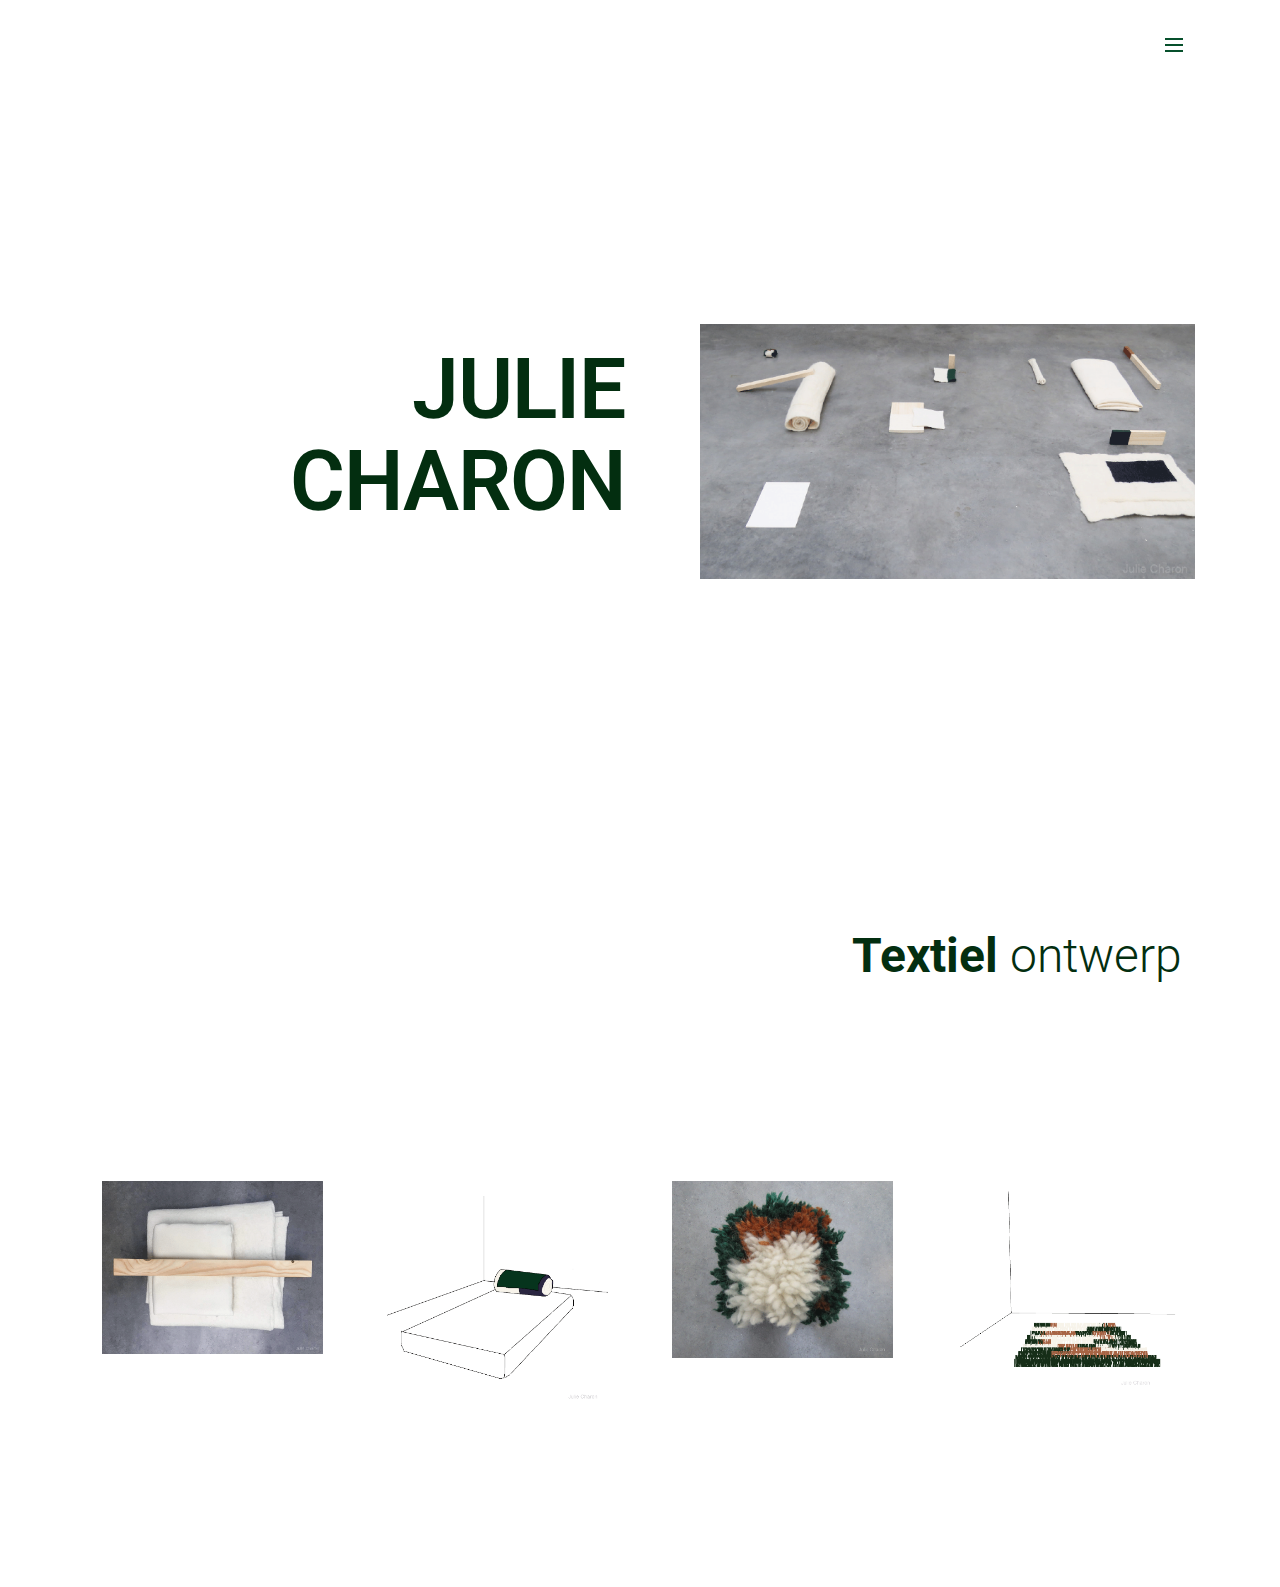
==== index.html @ f77bf572 "create github pages" ====
<!DOCTYPE html>
<html>
<head>
  <!-- Site made with Mobirise Website Builder v3.12.1, https://mobirise.com -->
  <meta charset="UTF-8">
  <meta http-equiv="X-UA-Compatible" content="IE=edge">
  <meta name="generator" content="Mobirise v3.12.1, mobirise.com">
  <meta name="viewport" content="width=device-width, initial-scale=1">
  <link rel="shortcut icon" href="assets/images/logo.png" type="image/x-icon">
  <meta name="description" content="Julie Charon, brand, soft sculptures
">
  
  <link rel="stylesheet" href="https://fonts.googleapis.com/css?family=Lora:400,700,400italic,700italic&amp;subset=latin">
  <link rel="stylesheet" href="https://fonts.googleapis.com/css?family=Montserrat:400,700">
  <link rel="stylesheet" href="https://fonts.googleapis.com/css?family=Raleway:100,100i,200,200i,300,300i,400,400i,500,500i,600,600i,700,700i,800,800i,900,900i">
  <link rel="stylesheet" href="assets/bootstrap-material-design-font/css/material.css">
  <link rel="stylesheet" href="assets/et-line-font-plugin/style.css">
  <link rel="stylesheet" href="assets/tether/tether.min.css">
  <link rel="stylesheet" href="assets/bootstrap/css/bootstrap.min.css">
  <link rel="stylesheet" href="assets/dropdown/css/style.css">
  <link rel="stylesheet" href="assets/theme/css/style.css">
  <link rel="stylesheet" href="assets/mobirise-gallery/style.css">
  <link rel="stylesheet" href="assets/mobirise/css/mbr-additional.css" type="text/css">
  
  
  
</head>
<body>
<section id="menu-0">

    <nav class="navbar navbar-dropdown navbar-fixed-top">
        <div class="container">

            <div class="mbr-table">
                
                <div class="mbr-table-cell">

                    <button class="navbar-toggler pull-xs-right" type="button" data-toggle="collapse" data-target="#exCollapsingNavbar">
                        <div class="hamburger-icon"></div>
                    </button>

                    <ul class="nav-dropdown collapse pull-xs-right nav navbar-nav navbar-toggleable-xl" id="exCollapsingNavbar"><li class="nav-item dropdown"><a class="nav-link link dropdown-toggle" data-toggle="dropdown-submenu" href="https://mobirise.com/" aria-expanded="false">HALLO</a><div class="dropdown-menu"><a class="dropdown-item" href="About.html">Over mijzelf</a></div></li><li class="nav-item dropdown"><a class="nav-link link" href="index.html" aria-expanded="false">HOME</a></li><li class="nav-item dropdown open"><a class="nav-link link" href="3e jaar.html" aria-expanded="true">3E JAAR</a></li><li class="nav-item dropdown"><a class="nav-link link dropdown-toggle" href="index.html" aria-expanded="false" data-toggle="dropdown-submenu">2E JAAR</a><div class="dropdown-menu"><a class="dropdown-item" href="Brand.html">Brand</a><a class="dropdown-item" href="softsculptures.html">Soft sculptures</a></div></li><li class="nav-item"><a class="nav-link link" href="contact.html" aria-expanded="false">CONTACT</a></li><li class="nav-item nav-btn"><a class="nav-link btn btn-white-outline btn-white" href="https://mobirise.com/">DOWNLOAD</a></li></ul>
                    <button hidden="" class="navbar-toggler navbar-close" type="button" data-toggle="collapse" data-target="#exCollapsingNavbar">
                        <div class="close-icon"></div>
                    </button>

                </div>
            </div>

        </div>
    </nav>

</section>

<section class="engine"><a rel="external" href="https://mobirise.com">https://mobirise.com/</a></section><section class="mbr-section mbr-section-hero mbr-section-full header2 mbr-after-navbar" id="header2-0" style="background-color: rgb(255, 255, 255);">

    

    <div class="mbr-table mbr-table-full">
        <div class="mbr-table-cell">

            <div class="container">
                <div class="mbr-section row">
                    <div class="mbr-table-md-up">
                        
                        
                        

                        <div class="mbr-table-cell col-md-5 content-size text-xs-center text-md-right">

                            <h3 class="mbr-section-title display-2">JULIE CHARON</h3>

                            <div class="mbr-section-text">
                                
                            </div>

                            

                        </div>
                        <div class="mbr-table-cell mbr-valign-top mbr-left-padding-md-up col-md-7 image-size" style="width: 50%;">
                            <div class="mbr-figure"><img src="assets/images/beeld-3-website-1400x721-27.png"></div>
                        </div>

                    </div>
                </div>
            </div>

        </div>
    </div>

    

</section>

<section class="mbr-section article mbr-section__container" id="content1-0" style="background-color: rgb(255, 255, 255); padding-top: 20px; padding-bottom: 20px;">

    <div class="container">
        <div class="row">
            <div class="col-xs-12 lead"><strong>&nbsp; &nbsp; &nbsp; &nbsp; &nbsp; &nbsp; &nbsp; &nbsp; &nbsp; &nbsp; &nbsp; &nbsp; &nbsp; &nbsp; &nbsp; &nbsp; &nbsp; &nbsp; &nbsp; &nbsp; &nbsp; &nbsp; &nbsp; &nbsp; &nbsp; &nbsp; &nbsp; &nbsp; &nbsp; &nbsp; &nbsp; &nbsp; Textiel</strong> ontwerp</div>
        </div>
    </div>

</section>

<section class="mbr-section mbr-section__container article" id="header3-0" style="background-color: rgb(255, 255, 255); padding-top: 20px; padding-bottom: 20px;">
    <div class="container">
        <div class="row">
            <div class="col-xs-12">
                <h3 class="mbr-section-title display-2"></h3>
                
            </div>
        </div>
    </div>
</section>

<section class="mbr-gallery mbr-section mbr-section-nopadding mbr-slider-carousel" id="gallery2-2" data-filter="false" style="padding-top: 6rem; padding-bottom: 6rem;">
    <!-- Filter -->
    

    <!-- Gallery -->
    <div class="mbr-gallery-row container">
        <div class=" mbr-gallery-layout-default">
            <div>
                <div>
                    <div class="mbr-gallery-item mbr-gallery-item__mobirise3 mbr-gallery-item--p2" data-tags="Awesome" data-video-url="false">
                        <div href="#lb-gallery2-2" data-slide-to="0" data-toggle="modal">
                            
                            

                            <img alt="" src="assets/images/beeld-1-website-2000x1566-800x626.png">
                            
                            <span class="icon-focus"></span>
                            
                        </div>
                    </div><div class="mbr-gallery-item mbr-gallery-item__mobirise3 mbr-gallery-item--p2" data-tags="Responsive" data-video-url="false">
                        <div href="#lb-gallery2-2" data-slide-to="1" data-toggle="modal">
                            
                            

                            <img alt="" src="assets/images/kzelk-2000x2006-800x802.png">
                            
                            <span class="icon-focus"></span>
                            
                        </div>
                    </div><div class="mbr-gallery-item mbr-gallery-item__mobirise3 mbr-gallery-item--p2" data-tags="Animated" data-video-url="false">
                        <div href="#lb-gallery2-2" data-slide-to="2" data-toggle="modal">
                            
                            

                            <img alt="" src="assets/images/img-2000x1606-800x642.png">
                            
                            <span class="icon-focus"></span>
                            
                        </div>
                    </div><div class="mbr-gallery-item mbr-gallery-item__mobirise3 mbr-gallery-item--p2" data-tags="Animated" data-video-url="false">
                        <div href="#lb-gallery2-2" data-slide-to="3" data-toggle="modal">
                            
                            

                            <img alt="" src="assets/images/tapijt-sugestie-kleuren-dikke-lijn-2000x1915-800x766.png">
                            
                            <span class="icon-focus"></span>
                            
                        </div>
                    </div>
                </div>
            </div>
            <div class="clearfix"></div>
        </div>
    </div>

    <!-- Lightbox -->
    <div data-app-prevent-settings="" class="mbr-slider modal fade carousel slide" tabindex="-1" data-keyboard="true" data-interval="false" id="lb-gallery2-2">
        <div class="modal-dialog">
            <div class="modal-content">
                <div class="modal-body">
                    
                    <div class="carousel-inner">
                        <div class="carousel-item">
                            <img alt="" src="assets/images/beeld-1-website-2000x1566.png">
                        </div><div class="carousel-item active">
                            <img alt="" src="assets/images/kzelk-2000x2006.png">
                        </div><div class="carousel-item">
                            <img alt="" src="assets/images/img-2000x1606.png">
                        </div><div class="carousel-item">
                            <img alt="" src="assets/images/tapijt-sugestie-kleuren-dikke-lijn-2000x1915.png">
                        </div>
                    </div>
                    <a class="left carousel-control" role="button" data-slide="prev" href="#lb-gallery2-2">
                        <span class="icon-prev" aria-hidden="true"></span>
                        <span class="sr-only">Previous</span>
                    </a>
                    <a class="right carousel-control" role="button" data-slide="next" href="#lb-gallery2-2">
                        <span class="icon-next" aria-hidden="true"></span>
                        <span class="sr-only">Next</span>
                    </a>

                    <a class="close" href="#" role="button" data-dismiss="modal">
                        <span aria-hidden="true">×</span>
                        <span class="sr-only">Close</span>
                    </a>
                </div>
            </div>
        </div>
    </div>
</section>

<footer class="mbr-small-footer mbr-section mbr-section-nopadding" id="footer1-0" style="background-color: rgb(255, 255, 255); padding-top: 1.75rem; padding-bottom: 1.75rem;">
    
    <div class="container">
        <p class="text-xs-center"></p>
    </div>
</footer>


  <script src="assets/web/assets/jquery/jquery.min.js"></script>
  <script src="assets/tether/tether.min.js"></script>
  <script src="assets/bootstrap/js/bootstrap.min.js"></script>
  <script src="assets/smooth-scroll/smooth-scroll.js"></script>
  <script src="assets/dropdown/js/script.min.js"></script>
  <script src="assets/touch-swipe/jquery.touch-swipe.min.js"></script>
  <script src="assets/masonry/masonry.pkgd.min.js"></script>
  <script src="assets/imagesloaded/imagesloaded.pkgd.min.js"></script>
  <script src="assets/bootstrap-carousel-swipe/bootstrap-carousel-swipe.js"></script>
  <script src="assets/theme/js/script.js"></script>
  <script src="assets/mobirise-gallery/player.min.js"></script>
  <script src="assets/mobirise-gallery/script.js"></script>
  
  
</body>
</html>
---- assets/bootstrap-material-design-font/css/material.css ----
@font-face {
  font-family: 'Material-Design-Icons';
  src: url('../fonts/Material-Design-Icons.eot?3ocs8m');
  src: url('../fonts/Material-Design-Icons.eot?#iefix3ocs8m') format('embedded-opentype'), url('../fonts/Material-Design-Icons.woff?3ocs8m') format('woff'), url('../fonts/Material-Design-Icons.ttf?3ocs8m') format('truetype'), url('../fonts/Material-Design-Icons.svg?3ocs8m#Material-Design-Icons') format('svg');
  font-weight: normal;
  font-style: normal;
}
[class^="mdi-"],
[class*="mdi-"] {
  speak: none;
  display: inline-block;
  font-style: normal;
  font-variant:normal;
  font-weight:normal;
  /*font-size:24px;*/
  line-height:1;
  font-family:'Material-Design-Icons' !important;
  text-rendering: auto;
  
  -webkit-font-smoothing: antialiased;
  -moz-osx-font-smoothing: grayscale;
  -webkit-transform: translate(0, 0);
      -ms-transform: translate(0, 0);
          transform: translate(0, 0);
}
[class^="mdi-"]:before,
[class*="mdi-"]:before {
  display: inline-block;
  speak: none;
  text-decoration: inherit;
}
[class^="mdi-"].pull-left,
[class*="mdi-"].pull-left {
  margin-right: .3em;
}
[class^="mdi-"].pull-right,
[class*="mdi-"].pull-right {
  margin-left: .3em;
}
[class^="mdi-"].mdi-lg:before,
[class*="mdi-"].mdi-lg:before,
[class^="mdi-"].mdi-lg:after,
[class*="mdi-"].mdi-lg:after {
  font-size: 1.33333333em;
  line-height: 0.75em;
  vertical-align: -15%;
}
[class^="mdi-"].mdi-2x:before,
[class*="mdi-"].mdi-2x:before,
[class^="mdi-"].mdi-2x:after,
[class*="mdi-"].mdi-2x:after {
  font-size: 2em;
}
[class^="mdi-"].mdi-3x:before,
[class*="mdi-"].mdi-3x:before,
[class^="mdi-"].mdi-3x:after,
[class*="mdi-"].mdi-3x:after {
  font-size: 3em;
}
[class^="mdi-"].mdi-4x:before,
[class*="mdi-"].mdi-4x:before,
[class^="mdi-"].mdi-4x:after,
[class*="mdi-"].mdi-4x:after {
  font-size: 4em;
}
[class^="mdi-"].mdi-5x:before,
[class*="mdi-"].mdi-5x:before,
[class^="mdi-"].mdi-5x:after,
[class*="mdi-"].mdi-5x:after {
  font-size: 5em;
}
[class^="mdi-device-signal-cellular-"]:after,
[class^="mdi-device-battery-"]:after,
[class^="mdi-device-battery-charging-"]:after,
[class^="mdi-device-signal-cellular-connected-no-internet-"]:after,
[class^="mdi-device-signal-wifi-"]:after,
[class^="mdi-device-signal-wifi-statusbar-not-connected"]:after,
.mdi-device-network-wifi:after {
  opacity: .3;
  position: absolute;
  left: 0;
  top: 0;
  z-index: 1;
  display: inline-block;
  speak: none;
  text-decoration: inherit;
}
[class^="mdi-device-signal-cellular-"]:after {
  content: "\e758";
}
[class^="mdi-device-battery-"]:after {
  content: "\e735";
}
[class^="mdi-device-battery-charging-"]:after {
  content: "\e733";
}
[class^="mdi-device-signal-cellular-connected-no-internet-"]:after {
  content: "\e75d";
}
[class^="mdi-device-signal-wifi-"]:after,
.mdi-device-network-wifi:after {
  content: "\e765";
}
[class^="mdi-device-signal-wifi-statusbasr-not-connected"]:after {
  content: "\e8f7";
}
.mdi-device-signal-cellular-off:after,
.mdi-device-signal-cellular-null:after,
.mdi-device-signal-cellular-no-sim:after,
.mdi-device-signal-wifi-off:after,
.mdi-device-signal-wifi-4-bar:after,
.mdi-device-signal-cellular-4-bar:after,
.mdi-device-battery-alert:after,
.mdi-device-signal-cellular-connected-no-internet-4-bar:after,
.mdi-device-battery-std:after,
.mdi-device-battery-full .mdi-device-battery-unknown:after {
  content: "";
}
.mdi-fw {
  width: 1.28571429em;
  text-align: center;
}
.mdi-ul {
  padding-left: 0;
  margin-left: 2.14285714em;
  list-style-type: none;
}
.mdi-ul > li {
  position: relative;
}
.mdi-li {
  position: absolute;
  left: -2.14285714em;
  width: 2.14285714em;
  top: 0.14285714em;
  text-align: center;
}
.mdi-li.mdi-lg {
  left: -1.85714286em;
}
.mdi-border {
  padding: .2em .25em .15em;
  border: solid 0.08em #eeeeee;
  border-radius: .1em;
}
.mdi-spin {
  -webkit-animation: mdi-spin 2s infinite linear;
  animation: mdi-spin 2s infinite linear;
  -webkit-transform-origin: 50% 50%;
  -ms-transform-origin: 50% 50%;
      transform-origin: 50% 50%;
}
.mdi-pulse {
  -webkit-animation: mdi-spin 1s steps(8) infinite;
  animation: mdi-spin 1s steps(8) infinite;
  -webkit-transform-origin: 50% 50%;
  -ms-transform-origin: 50% 50%;
      transform-origin: 50% 50%;
}
@-webkit-keyframes mdi-spin {
  0% {
    -webkit-transform: rotate(0deg);
    transform: rotate(0deg);
  }
  100% {
    -webkit-transform: rotate(359deg);
    transform: rotate(359deg);
  }
}
@keyframes mdi-spin {
  0% {
    -webkit-transform: rotate(0deg);
    transform: rotate(0deg);
  }
  100% {
    -webkit-transform: rotate(359deg);
    transform: rotate(359deg);
  }
}
.mdi-rotate-90 {
  filter: progid:DXImageTransform.Microsoft.BasicImage(rotation=1);
  -webkit-transform: rotate(90deg);
  -ms-transform: rotate(90deg);
  transform: rotate(90deg);
}
.mdi-rotate-180 {
  filter: progid:DXImageTransform.Microsoft.BasicImage(rotation=2);
  -webkit-transform: rotate(180deg);
  -ms-transform: rotate(180deg);
  transform: rotate(180deg);
}
.mdi-rotate-270 {
  filter: progid:DXImageTransform.Microsoft.BasicImage(rotation=3);
  -webkit-transform: rotate(270deg);
  -ms-transform: rotate(270deg);
  transform: rotate(270deg);
}
.mdi-flip-horizontal {
  filter: progid:DXImageTransform.Microsoft.BasicImage(rotation=0, mirror=1);
  -webkit-transform: scale(-1, 1);
  -ms-transform: scale(-1, 1);
  transform: scale(-1, 1);
}
.mdi-flip-vertical {
  filter: progid:DXImageTransform.Microsoft.BasicImage(rotation=2, mirror=1);
  -webkit-transform: scale(1, -1);
  -ms-transform: scale(1, -1);
  transform: scale(1, -1);
}
:root .mdi-rotate-90,
:root .mdi-rotate-180,
:root .mdi-rotate-270,
:root .mdi-flip-horizontal,
:root .mdi-flip-vertical {
  -webkit-filter: none;
          filter: none;
}
.mdi-stack {
  position: relative;
  display: inline-block;
  width: 2em;
  height: 2em;
  line-height: 2em;
  vertical-align: middle;
}
.mdi-stack-1x,
.mdi-stack-2x {
  position: absolute;
  left: 0;
  width: 100%;
  text-align: center;
}
.mdi-stack-1x {
  line-height: inherit;
}
.mdi-stack-2x {
  font-size: 2em;
}
.mdi-inverse {
  color: #ffffff;
}
/* Start Icons */
.mdi-action-3d-rotation:before {
  content: "\e600";
}
.mdi-action-accessibility:before {
  content: "\e601";
}
.mdi-action-account-balance-wallet:before {
  content: "\e602";
}
.mdi-action-account-balance:before {
  content: "\e603";
}
.mdi-action-account-box:before {
  content: "\e604";
}
.mdi-action-account-child:before {
  content: "\e605";
}
.mdi-action-account-circle:before {
  content: "\e606";
}
.mdi-action-add-shopping-cart:before {
  content: "\e607";
}
.mdi-action-alarm-add:before {
  content: "\e608";
}
.mdi-action-alarm-off:before {
  content: "\e609";
}
.mdi-action-alarm-on:before {
  content: "\e60a";
}
.mdi-action-alarm:before {
  content: "\e60b";
}
.mdi-action-android:before {
  content: "\e60c";
}
.mdi-action-announcement:before {
  content: "\e60d";
}
.mdi-action-aspect-ratio:before {
  content: "\e60e";
}
.mdi-action-assessment:before {
  content: "\e60f";
}
.mdi-action-assignment-ind:before {
  content: "\e610";
}
.mdi-action-assignment-late:before {
  content: "\e611";
}
.mdi-action-assignment-return:before {
  content: "\e612";
}
.mdi-action-assignment-returned:before {
  content: "\e613";
}
.mdi-action-assignment-turned-in:before {
  content: "\e614";
}
.mdi-action-assignment:before {
  content: "\e615";
}
.mdi-action-autorenew:before {
  content: "\e616";
}
.mdi-action-backup:before {
  content: "\e617";
}
.mdi-action-book:before {
  content: "\e618";
}
.mdi-action-bookmark-outline:before {
  content: "\e619";
}
.mdi-action-bookmark:before {
  content: "\e61a";
}
.mdi-action-bug-report:before {
  content: "\e61b";
}
.mdi-action-cached:before {
  content: "\e61c";
}
.mdi-action-check-circle:before {
  content: "\e61d";
}
.mdi-action-class:before {
  content: "\e61e";
}
.mdi-action-credit-card:before {
  content: "\e61f";
}
.mdi-action-dashboard:before {
  content: "\e620";
}
.mdi-action-delete:before {
  content: "\e621";
}
.mdi-action-description:before {
  content: "\e622";
}
.mdi-action-dns:before {
  content: "\e623";
}
.mdi-action-done-all:before {
  content: "\e624";
}
.mdi-action-done:before {
  content: "\e625";
}
.mdi-action-event:before {
  content: "\e626";
}
.mdi-action-exit-to-app:before {
  content: "\e627";
}
.mdi-action-explore:before {
  content: "\e628";
}
.mdi-action-extension:before {
  content: "\e629";
}
.mdi-action-face-unlock:before {
  content: "\e62a";
}
.mdi-action-favorite-outline:before {
  content: "\e62b";
}
.mdi-action-favorite:before {
  content: "\e62c";
}
.mdi-action-find-in-page:before {
  content: "\e62d";
}
.mdi-action-find-replace:before {
  content: "\e62e";
}
.mdi-action-flip-to-back:before {
  content: "\e62f";
}
.mdi-action-flip-to-front:before {
  content: "\e630";
}
.mdi-action-get-app:before {
  content: "\e631";
}
.mdi-action-grade:before {
  content: "\e632";
}
.mdi-action-group-work:before {
  content: "\e633";
}
.mdi-action-help:before {
  content: "\e634";
}
.mdi-action-highlight-remove:before {
  content: "\e635";
}
.mdi-action-history:before {
  content: "\e636";
}
.mdi-action-home:before {
  content: "\e637";
}
.mdi-action-https:before {
  content: "\e638";
}
.mdi-action-info-outline:before {
  content: "\e639";
}
.mdi-action-info:before {
  content: "\e63a";
}
.mdi-action-input:before {
  content: "\e63b";
}
.mdi-action-invert-colors:before {
  content: "\e63c";
}
.mdi-action-label-outline:before {
  content: "\e63d";
}
.mdi-action-label:before {
  content: "\e63e";
}
.mdi-action-language:before {
  content: "\e63f";
}
.mdi-action-launch:before {
  content: "\e640";
}
.mdi-action-list:before {
  content: "\e641";
}
.mdi-action-lock-open:before {
  content: "\e642";
}
.mdi-action-lock-outline:before {
  content: "\e643";
}
.mdi-action-lock:before {
  content: "\e644";
}
.mdi-action-loyalty:before {
  content: "\e645";
}
.mdi-action-markunread-mailbox:before {
  content: "\e646";
}
.mdi-action-note-add:before {
  content: "\e647";
}
.mdi-action-open-in-browser:before {
  content: "\e648";
}
.mdi-action-open-in-new:before {
  content: "\e649";
}
.mdi-action-open-with:before {
  content: "\e64a";
}
.mdi-action-pageview:before {
  content: "\e64b";
}
.mdi-action-payment:before {
  content: "\e64c";
}
.mdi-action-perm-camera-mic:before {
  content: "\e64d";
}
.mdi-action-perm-contact-cal:before {
  content: "\e64e";
}
.mdi-action-perm-data-setting:before {
  content: "\e64f";
}
.mdi-action-perm-device-info:before {
  content: "\e650";
}
.mdi-action-perm-identity:before {
  content: "\e651";
}
.mdi-action-perm-media:before {
  content: "\e652";
}
.mdi-action-perm-phone-msg:before {
  content: "\e653";
}
.mdi-action-perm-scan-wifi:before {
  content: "\e654";
}
.mdi-action-picture-in-picture:before {
  content: "\e655";
}
.mdi-action-polymer:before {
  content: "\e656";
}
.mdi-action-print:before {
  content: "\e657";
}
.mdi-action-query-builder:before {
  content: "\e658";
}
.mdi-action-question-answer:before {
  content: "\e659";
}
.mdi-action-receipt:before {
  content: "\e65a";
}
.mdi-action-redeem:before {
  content: "\e65b";
}
.mdi-action-reorder:before {
  content: "\e65c";
}
.mdi-action-report-problem:before {
  content: "\e65d";
}
.mdi-action-restore:before {
  content: "\e65e";
}
.mdi-action-room:before {
  content: "\e65f";
}
.mdi-action-schedule:before {
  content: "\e660";
}
.mdi-action-search:before {
  content: "\e661";
}
.mdi-action-settings-applications:before {
  content: "\e662";
}
.mdi-action-settings-backup-restore:before {
  content: "\e663";
}
.mdi-action-settings-bluetooth:before {
  content: "\e664";
}
.mdi-action-settings-cell:before {
  content: "\e665";
}
.mdi-action-settings-display:before {
  content: "\e666";
}
.mdi-action-settings-ethernet:before {
  content: "\e667";
}
.mdi-action-settings-input-antenna:before {
  content: "\e668";
}
.mdi-action-settings-input-component:before {
  content: "\e669";
}
.mdi-action-settings-input-composite:before {
  content: "\e66a";
}
.mdi-action-settings-input-hdmi:before {
  content: "\e66b";
}
.mdi-action-settings-input-svideo:before {
  content: "\e66c";
}
.mdi-action-settings-overscan:before {
  content: "\e66d";
}
.mdi-action-settings-phone:before {
  content: "\e66e";
}
.mdi-action-settings-power:before {
  content: "\e66f";
}
.mdi-action-settings-remote:before {
  content: "\e670";
}
.mdi-action-settings-voice:before {
  content: "\e671";
}
.mdi-action-settings:before {
  content: "\e672";
}
.mdi-action-shop-two:before {
  content: "\e673";
}
.mdi-action-shop:before {
  content: "\e674";
}
.mdi-action-shopping-basket:before {
  content: "\e675";
}
.mdi-action-shopping-cart:before {
  content: "\e676";
}
.mdi-action-speaker-notes:before {
  content: "\e677";
}
.mdi-action-spellcheck:before {
  content: "\e678";
}
.mdi-action-star-rate:before {
  content: "\e679";
}
.mdi-action-stars:before {
  content: "\e67a";
}
.mdi-action-store:before {
  content: "\e67b";
}
.mdi-action-subject:before {
  content: "\e67c";
}
.mdi-action-supervisor-account:before {
  content: "\e67d";
}
.mdi-action-swap-horiz:before {
  content: "\e67e";
}
.mdi-action-swap-vert-circle:before {
  content: "\e67f";
}
.mdi-action-swap-vert:before {
  content: "\e680";
}
.mdi-action-system-update-tv:before {
  content: "\e681";
}
.mdi-action-tab-unselected:before {
  content: "\e682";
}
.mdi-action-tab:before {
  content: "\e683";
}
.mdi-action-theaters:before {
  content: "\e684";
}
.mdi-action-thumb-down:before {
  content: "\e685";
}
.mdi-action-thumb-up:before {
  content: "\e686";
}
.mdi-action-thumbs-up-down:before {
  content: "\e687";
}
.mdi-action-toc:before {
  content: "\e688";
}
.mdi-action-today:before {
  content: "\e689";
}
.mdi-action-track-changes:before {
  content: "\e68a";
}
.mdi-action-translate:before {
  content: "\e68b";
}
.mdi-action-trending-down:before {
  content: "\e68c";
}
.mdi-action-trending-neutral:before {
  content: "\e68d";
}
.mdi-action-trending-up:before {
  content: "\e68e";
}
.mdi-action-turned-in-not:before {
  content: "\e68f";
}
.mdi-action-turned-in:before {
  content: "\e690";
}
.mdi-action-verified-user:before {
  content: "\e691";
}
.mdi-action-view-agenda:before {
  content: "\e692";
}
.mdi-action-view-array:before {
  content: "\e693";
}
.mdi-action-view-carousel:before {
  content: "\e694";
}
.mdi-action-view-column:before {
  content: "\e695";
}
.mdi-action-view-day:before {
  content: "\e696";
}
.mdi-action-view-headline:before {
  content: "\e697";
}
.mdi-action-view-list:before {
  content: "\e698";
}
.mdi-action-view-module:before {
  content: "\e699";
}
.mdi-action-view-quilt:before {
  content: "\e69a";
}
.mdi-action-view-stream:before {
  content: "\e69b";
}
.mdi-action-view-week:before {
  content: "\e69c";
}
.mdi-action-visibility-off:before {
  content: "\e69d";
}
.mdi-action-visibility:before {
  content: "\e69e";
}
.mdi-action-wallet-giftcard:before {
  content: "\e69f";
}
.mdi-action-wallet-membership:before {
  content: "\e6a0";
}
.mdi-action-wallet-travel:before {
  content: "\e6a1";
}
.mdi-action-work:before {
  content: "\e6a2";
}
.mdi-alert-error:before {
  content: "\e6a3";
}
.mdi-alert-warning:before {
  content: "\e6a4";
}
.mdi-av-album:before {
  content: "\e6a5";
}
.mdi-av-closed-caption:before {
  content: "\e6a6";
}
.mdi-av-equalizer:before {
  content: "\e6a7";
}
.mdi-av-explicit:before {
  content: "\e6a8";
}
.mdi-av-fast-forward:before {
  content: "\e6a9";
}
.mdi-av-fast-rewind:before {
  content: "\e6aa";
}
.mdi-av-games:before {
  content: "\e6ab";
}
.mdi-av-hearing:before {
  content: "\e6ac";
}
.mdi-av-high-quality:before {
  content: "\e6ad";
}
.mdi-av-loop:before {
  content: "\e6ae";
}
.mdi-av-mic-none:before {
  content: "\e6af";
}
.mdi-av-mic-off:before {
  content: "\e6b0";
}
.mdi-av-mic:before {
  content: "\e6b1";
}
.mdi-av-movie:before {
  content: "\e6b2";
}
.mdi-av-my-library-add:before {
  content: "\e6b3";
}
.mdi-av-my-library-books:before {
  content: "\e6b4";
}
.mdi-av-my-library-music:before {
  content: "\e6b5";
}
.mdi-av-new-releases:before {
  content: "\e6b6";
}
.mdi-av-not-interested:before {
  content: "\e6b7";
}
.mdi-av-pause-circle-fill:before {
  content: "\e6b8";
}
.mdi-av-pause-circle-outline:before {
  content: "\e6b9";
}
.mdi-av-pause:before {
  content: "\e6ba";
}
.mdi-av-play-arrow:before {
  content: "\e6bb";
}
.mdi-av-play-circle-fill:before {
  content: "\e6bc";
}
.mdi-av-play-circle-outline:before {
  content: "\e6bd";
}
.mdi-av-play-shopping-bag:before {
  content: "\e6be";
}
.mdi-av-playlist-add:before {
  content: "\e6bf";
}
.mdi-av-queue-music:before {
  content: "\e6c0";
}
.mdi-av-queue:before {
  content: "\e6c1";
}
.mdi-av-radio:before {
  content: "\e6c2";
}
.mdi-av-recent-actors:before {
  content: "\e6c3";
}
.mdi-av-repeat-one:before {
  content: "\e6c4";
}
.mdi-av-repeat:before {
  content: "\e6c5";
}
.mdi-av-replay:before {
  content: "\e6c6";
}
.mdi-av-shuffle:before {
  content: "\e6c7";
}
.mdi-av-skip-next:before {
  content: "\e6c8";
}
.mdi-av-skip-previous:before {
  content: "\e6c9";
}
.mdi-av-snooze:before {
  content: "\e6ca";
}
.mdi-av-stop:before {
  content: "\e6cb";
}
.mdi-av-subtitles:before {
  content: "\e6cc";
}
.mdi-av-surround-sound:before {
  content: "\e6cd";
}
.mdi-av-timer:before {
  content: "\e6ce";
}
.mdi-av-video-collection:before {
  content: "\e6cf";
}
.mdi-av-videocam-off:before {
  content: "\e6d0";
}
.mdi-av-videocam:before {
  content: "\e6d1";
}
.mdi-av-volume-down:before {
  content: "\e6d2";
}
.mdi-av-volume-mute:before {
  content: "\e6d3";
}
.mdi-av-volume-off:before {
  content: "\e6d4";
}
.mdi-av-volume-up:before {
  content: "\e6d5";
}
.mdi-av-web:before {
  content: "\e6d6";
}
.mdi-communication-business:before {
  content: "\e6d7";
}
.mdi-communication-call-end:before {
  content: "\e6d8";
}
.mdi-communication-call-made:before {
  content: "\e6d9";
}
.mdi-communication-call-merge:before {
  content: "\e6da";
}
.mdi-communication-call-missed:before {
  content: "\e6db";
}
.mdi-communication-call-received:before {
  content: "\e6dc";
}
.mdi-communication-call-split:before {
  content: "\e6dd";
}
.mdi-communication-call:before {
  content: "\e6de";
}
.mdi-communication-chat:before {
  content: "\e6df";
}
.mdi-communication-clear-all:before {
  content: "\e6e0";
}
.mdi-communication-comment:before {
  content: "\e6e1";
}
.mdi-communication-contacts:before {
  content: "\e6e2";
}
.mdi-communication-dialer-sip:before {
  content: "\e6e3";
}
.mdi-communication-dialpad:before {
  content: "\e6e4";
}
.mdi-communication-dnd-on:before {
  content: "\e6e5";
}
.mdi-communication-email:before {
  content: "\e6e6";
}
.mdi-communication-forum:before {
  content: "\e6e7";
}
.mdi-communication-import-export:before {
  content: "\e6e8";
}
.mdi-communication-invert-colors-off:before {
  content: "\e6e9";
}
.mdi-communication-invert-colors-on:before {
  content: "\e6ea";
}
.mdi-communication-live-help:before {
  content: "\e6eb";
}
.mdi-communication-location-off:before {
  content: "\e6ec";
}
.mdi-communication-location-on:before {
  content: "\e6ed";
}
.mdi-communication-message:before {
  content: "\e6ee";
}
.mdi-communication-messenger:before {
  content: "\e6ef";
}
.mdi-communication-no-sim:before {
  content: "\e6f0";
}
.mdi-communication-phone:before {
  content: "\e6f1";
}
.mdi-communication-portable-wifi-off:before {
  content: "\e6f2";
}
.mdi-communication-quick-contacts-dialer:before {
  content: "\e6f3";
}
.mdi-communication-quick-contacts-mail:before {
  content: "\e6f4";
}
.mdi-communication-ring-volume:before {
  content: "\e6f5";
}
.mdi-communication-stay-current-landscape:before {
  content: "\e6f6";
}
.mdi-communication-stay-current-portrait:before {
  content: "\e6f7";
}
.mdi-communication-stay-primary-landscape:before {
  content: "\e6f8";
}
.mdi-communication-stay-primary-portrait:before {
  content: "\e6f9";
}
.mdi-communication-swap-calls:before {
  content: "\e6fa";
}
.mdi-communication-textsms:before {
  content: "\e6fb";
}
.mdi-communication-voicemail:before {
  content: "\e6fc";
}
.mdi-communication-vpn-key:before {
  content: "\e6fd";
}
.mdi-content-add-box:before {
  content: "\e6fe";
}
.mdi-content-add-circle-outline:before {
  content: "\e6ff";
}
.mdi-content-add-circle:before {
  content: "\e700";
}
.mdi-content-add:before {
  content: "\e701";
}
.mdi-content-archive:before {
  content: "\e702";
}
.mdi-content-backspace:before {
  content: "\e703";
}
.mdi-content-block:before {
  content: "\e704";
}
.mdi-content-clear:before {
  content: "\e705";
}
.mdi-content-content-copy:before {
  content: "\e706";
}
.mdi-content-content-cut:before {
  content: "\e707";
}
.mdi-content-content-paste:before {
  content: "\e708";
}
.mdi-content-create:before {
  content: "\e709";
}
.mdi-content-drafts:before {
  content: "\e70a";
}
.mdi-content-filter-list:before {
  content: "\e70b";
}
.mdi-content-flag:before {
  content: "\e70c";
}
.mdi-content-forward:before {
  content: "\e70d";
}
.mdi-content-gesture:before {
  content: "\e70e";
}
.mdi-content-inbox:before {
  content: "\e70f";
}
.mdi-content-link:before {
  content: "\e710";
}
.mdi-content-mail:before {
  content: "\e711";
}
.mdi-content-markunread:before {
  content: "\e712";
}
.mdi-content-redo:before {
  content: "\e713";
}
.mdi-content-remove-circle-outline:before {
  content: "\e714";
}
.mdi-content-remove-circle:before {
  content: "\e715";
}
.mdi-content-remove:before {
  content: "\e716";
}
.mdi-content-reply-all:before {
  content: "\e717";
}
.mdi-content-reply:before {
  content: "\e718";
}
.mdi-content-report:before {
  content: "\e719";
}
.mdi-content-save:before {
  content: "\e71a";
}
.mdi-content-select-all:before {
  content: "\e71b";
}
.mdi-content-send:before {
  content: "\e71c";
}
.mdi-content-sort:before {
  content: "\e71d";
}
.mdi-content-text-format:before {
  content: "\e71e";
}
.mdi-content-undo:before {
  content: "\e71f";
}
.mdi-editor-attach-file:before {
  content: "\e776";
}
.mdi-editor-attach-money:before {
  content: "\e777";
}
.mdi-editor-border-all:before {
  content: "\e778";
}
.mdi-editor-border-bottom:before {
  content: "\e779";
}
.mdi-editor-border-clear:before {
  content: "\e77a";
}
.mdi-editor-border-color:before {
  content: "\e77b";
}
.mdi-editor-border-horizontal:before {
  content: "\e77c";
}
.mdi-editor-border-inner:before {
  content: "\e77d";
}
.mdi-editor-border-left:before {
  content: "\e77e";
}
.mdi-editor-border-outer:before {
  content: "\e77f";
}
.mdi-editor-border-right:before {
  content: "\e780";
}
.mdi-editor-border-style:before {
  content: "\e781";
}
.mdi-editor-border-top:before {
  content: "\e782";
}
.mdi-editor-border-vertical:before {
  content: "\e783";
}
.mdi-editor-format-align-center:before {
  content: "\e784";
}
.mdi-editor-format-align-justify:before {
  content: "\e785";
}
.mdi-editor-format-align-left:before {
  content: "\e786";
}
.mdi-editor-format-align-right:before {
  content: "\e787";
}
.mdi-editor-format-bold:before {
  content: "\e788";
}
.mdi-editor-format-clear:before {
  content: "\e789";
}
.mdi-editor-format-color-fill:before {
  content: "\e78a";
}
.mdi-editor-format-color-reset:before {
  content: "\e78b";
}
.mdi-editor-format-color-text:before {
  content: "\e78c";
}
.mdi-editor-format-indent-decrease:before {
  content: "\e78d";
}
.mdi-editor-format-indent-increase:before {
  content: "\e78e";
}
.mdi-editor-format-italic:before {
  content: "\e78f";
}
.mdi-editor-format-line-spacing:before {
  content: "\e790";
}
.mdi-editor-format-list-bulleted:before {
  content: "\e791";
}
.mdi-editor-format-list-numbered:before {
  content: "\e792";
}
.mdi-editor-format-paint:before {
  content: "\e793";
}
.mdi-editor-format-quote:before {
  content: "\e794";
}
.mdi-editor-format-size:before {
  content: "\e795";
}
.mdi-editor-format-strikethrough:before {
  content: "\e796";
}
.mdi-editor-format-textdirection-l-to-r:before {
  content: "\e797";
}
.mdi-editor-format-textdirection-r-to-l:before {
  content: "\e798";
}
.mdi-editor-format-underline:before {
  content: "\e799";
}
.mdi-editor-functions:before {
  content: "\e79a";
}
.mdi-editor-insert-chart:before {
  content: "\e79b";
}
.mdi-editor-insert-comment:before {
  content: "\e79c";
}
.mdi-editor-insert-drive-file:before {
  content: "\e79d";
}
.mdi-editor-insert-emoticon:before {
  content: "\e79e";
}
.mdi-editor-insert-invitation:before {
  content: "\e79f";
}
.mdi-editor-insert-link:before {
  content: "\e7a0";
}
.mdi-editor-insert-photo:before {
  content: "\e7a1";
}
.mdi-editor-merge-type:before {
  content: "\e7a2";
}
.mdi-editor-mode-comment:before {
  content: "\e7a3";
}
.mdi-editor-mode-edit:before {
  content: "\e7a4";
}
.mdi-editor-publish:before {
  content: "\e7a5";
}
.mdi-editor-vertical-align-bottom:before {
  content: "\e7a6";
}
.mdi-editor-vertical-align-center:before {
  content: "\e7a7";
}
.mdi-editor-vertical-align-top:before {
  content: "\e7a8";
}
.mdi-editor-wrap-text:before {
  content: "\e7a9";
}
.mdi-file-attachment:before {
  content: "\e7aa";
}
.mdi-file-cloud-circle:before {
  content: "\e7ab";
}
.mdi-file-cloud-done:before {
  content: "\e7ac";
}
.mdi-file-cloud-download:before {
  content: "\e7ad";
}
.mdi-file-cloud-off:before {
  content: "\e7ae";
}
.mdi-file-cloud-queue:before {
  content: "\e7af";
}
.mdi-file-cloud-upload:before {
  content: "\e7b0";
}
.mdi-file-cloud:before {
  content: "\e7b1";
}
.mdi-file-file-download:before {
  content: "\e7b2";
}
.mdi-file-file-upload:before {
  content: "\e7b3";
}
.mdi-file-folder-open:before {
  content: "\e7b4";
}
.mdi-file-folder-shared:before {
  content: "\e7b5";
}
.mdi-file-folder:before {
  content: "\e7b6";
}
.mdi-device-access-alarm:before {
  content: "\e720";
}
.mdi-device-access-alarms:before {
  content: "\e721";
}
.mdi-device-access-time:before {
  content: "\e722";
}
.mdi-device-add-alarm:before {
  content: "\e723";
}
.mdi-device-airplanemode-off:before {
  content: "\e724";
}
.mdi-device-airplanemode-on:before {
  content: "\e725";
}
.mdi-device-battery-20:before {
  content: "\e726";
}
.mdi-device-battery-30:before {
  content: "\e727";
}
.mdi-device-battery-50:before {
  content: "\e728";
}
.mdi-device-battery-60:before {
  content: "\e729";
}
.mdi-device-battery-80:before {
  content: "\e72a";
}
.mdi-device-battery-90:before {
  content: "\e72b";
}
.mdi-device-battery-alert:before {
  content: "\e72c";
}
.mdi-device-battery-charging-20:before {
  content: "\e72d";
}
.mdi-device-battery-charging-30:before {
  content: "\e72e";
}
.mdi-device-battery-charging-50:before {
  content: "\e72f";
}
.mdi-device-battery-charging-60:before {
  content: "\e730";
}
.mdi-device-battery-charging-80:before {
  content: "\e731";
}
.mdi-device-battery-charging-90:before {
  content: "\e732";
}
.mdi-device-battery-charging-full:before {
  content: "\e733";
}
.mdi-device-battery-full:before {
  content: "\e734";
}
.mdi-device-battery-std:before {
  content: "\e735";
}
.mdi-device-battery-unknown:before {
  content: "\e736";
}
.mdi-device-bluetooth-connected:before {
  content: "\e737";
}
.mdi-device-bluetooth-disabled:before {
  content: "\e738";
}
.mdi-device-bluetooth-searching:before {
  content: "\e739";
}
.mdi-device-bluetooth:before {
  content: "\e73a";
}
.mdi-device-brightness-auto:before {
  content: "\e73b";
}
.mdi-device-brightness-high:before {
  content: "\e73c";
}
.mdi-device-brightness-low:before {
  content: "\e73d";
}
.mdi-device-brightness-medium:before {
  content: "\e73e";
}
.mdi-device-data-usage:before {
  content: "\e73f";
}
.mdi-device-developer-mode:before {
  content: "\e740";
}
.mdi-device-devices:before {
  content: "\e741";
}
.mdi-device-dvr:before {
  content: "\e742";
}
.mdi-device-gps-fixed:before {
  content: "\e743";
}
.mdi-device-gps-not-fixed:before {
  content: "\e744";
}
.mdi-device-gps-off:before {
  content: "\e745";
}
.mdi-device-location-disabled:before {
  content: "\e746";
}
.mdi-device-location-searching:before {
  content: "\e747";
}
.mdi-device-multitrack-audio:before {
  content: "\e748";
}
.mdi-device-network-cell:before {
  content: "\e749";
}
.mdi-device-network-wifi:before {
  content: "\e74a";
}
.mdi-device-nfc:before {
  content: "\e74b";
}
.mdi-device-now-wallpaper:before {
  content: "\e74c";
}
.mdi-device-now-widgets:before {
  content: "\e74d";
}
.mdi-device-screen-lock-landscape:before {
  content: "\e74e";
}
.mdi-device-screen-lock-portrait:before {
  content: "\e74f";
}
.mdi-device-screen-lock-rotation:before {
  content: "\e750";
}
.mdi-device-screen-rotation:before {
  content: "\e751";
}
.mdi-device-sd-storage:before {
  content: "\e752";
}
.mdi-device-settings-system-daydream:before {
  content: "\e753";
}
.mdi-device-signal-cellular-0-bar:before {
  content: "\e754";
}
.mdi-device-signal-cellular-1-bar:before {
  content: "\e755";
}
.mdi-device-signal-cellular-2-bar:before {
  content: "\e756";
}
.mdi-device-signal-cellular-3-bar:before {
  content: "\e757";
}
.mdi-device-signal-cellular-4-bar:before {
  content: "\e758";
}
.mdi-signal-wifi-statusbar-connected-no-internet-after:before {
  content: "\e8f6";
}
.mdi-device-signal-cellular-connected-no-internet-0-bar:before {
  content: "\e759";
}
.mdi-device-signal-cellular-connected-no-internet-1-bar:before {
  content: "\e75a";
}
.mdi-device-signal-cellular-connected-no-internet-2-bar:before {
  content: "\e75b";
}
.mdi-device-signal-cellular-connected-no-internet-3-bar:before {
  content: "\e75c";
}
.mdi-device-signal-cellular-connected-no-internet-4-bar:before {
  content: "\e75d";
}
.mdi-device-signal-cellular-no-sim:before {
  content: "\e75e";
}
.mdi-device-signal-cellular-null:before {
  content: "\e75f";
}
.mdi-device-signal-cellular-off:before {
  content: "\e760";
}
.mdi-device-signal-wifi-0-bar:before {
  content: "\e761";
}
.mdi-device-signal-wifi-1-bar:before {
  content: "\e762";
}
.mdi-device-signal-wifi-2-bar:before {
  content: "\e763";
}
.mdi-device-signal-wifi-3-bar:before {
  content: "\e764";
}
.mdi-device-signal-wifi-4-bar:before {
  content: "\e765";
}
.mdi-device-signal-wifi-off:before {
  content: "\e766";
}
.mdi-device-signal-wifi-statusbar-1-bar:before {
  content: "\e767";
}
.mdi-device-signal-wifi-statusbar-2-bar:before {
  content: "\e768";
}
.mdi-device-signal-wifi-statusbar-3-bar:before {
  content: "\e769";
}
.mdi-device-signal-wifi-statusbar-4-bar:before {
  content: "\e76a";
}
.mdi-device-signal-wifi-statusbar-connected-no-internet-:before {
  content: "\e76b";
}
.mdi-device-signal-wifi-statusbar-connected-no-internet:before {
  content: "\e76f";
}
.mdi-device-signal-wifi-statusbar-connected-no-internet-2:before {
  content: "\e76c";
}
.mdi-device-signal-wifi-statusbar-connected-no-internet-3:before {
  content: "\e76d";
}
.mdi-device-signal-wifi-statusbar-connected-no-internet-4:before {
  content: "\e76e";
}
.mdi-signal-wifi-statusbar-not-connected-after:before {
  content: "\e8f7";
}
.mdi-device-signal-wifi-statusbar-not-connected:before {
  content: "\e770";
}
.mdi-device-signal-wifi-statusbar-null:before {
  content: "\e771";
}
.mdi-device-storage:before {
  content: "\e772";
}
.mdi-device-usb:before {
  content: "\e773";
}
.mdi-device-wifi-lock:before {
  content: "\e774";
}
.mdi-device-wifi-tethering:before {
  content: "\e775";
}
.mdi-hardware-cast-connected:before {
  content: "\e7b7";
}
.mdi-hardware-cast:before {
  content: "\e7b8";
}
.mdi-hardware-computer:before {
  content: "\e7b9";
}
.mdi-hardware-desktop-mac:before {
  content: "\e7ba";
}
.mdi-hardware-desktop-windows:before {
  content: "\e7bb";
}
.mdi-hardware-dock:before {
  content: "\e7bc";
}
.mdi-hardware-gamepad:before {
  content: "\e7bd";
}
.mdi-hardware-headset-mic:before {
  content: "\e7be";
}
.mdi-hardware-headset:before {
  content: "\e7bf";
}
.mdi-hardware-keyboard-alt:before {
  content: "\e7c0";
}
.mdi-hardware-keyboard-arrow-down:before {
  content: "\e7c1";
}
.mdi-hardware-keyboard-arrow-left:before {
  content: "\e7c2";
}
.mdi-hardware-keyboard-arrow-right:before {
  content: "\e7c3";
}
.mdi-hardware-keyboard-arrow-up:before {
  content: "\e7c4";
}
.mdi-hardware-keyboard-backspace:before {
  content: "\e7c5";
}
.mdi-hardware-keyboard-capslock:before {
  content: "\e7c6";
}
.mdi-hardware-keyboard-control:before {
  content: "\e7c7";
}
.mdi-hardware-keyboard-hide:before {
  content: "\e7c8";
}
.mdi-hardware-keyboard-return:before {
  content: "\e7c9";
}
.mdi-hardware-keyboard-tab:before {
  content: "\e7ca";
}
.mdi-hardware-keyboard-voice:before {
  content: "\e7cb";
}
.mdi-hardware-keyboard:before {
  content: "\e7cc";
}
.mdi-hardware-laptop-chromebook:before {
  content: "\e7cd";
}
.mdi-hardware-laptop-mac:before {
  content: "\e7ce";
}
.mdi-hardware-laptop-windows:before {
  content: "\e7cf";
}
.mdi-hardware-laptop:before {
  content: "\e7d0";
}
.mdi-hardware-memory:before {
  content: "\e7d1";
}
.mdi-hardware-mouse:before {
  content: "\e7d2";
}
.mdi-hardware-phone-android:before {
  content: "\e7d3";
}
.mdi-hardware-phone-iphone:before {
  content: "\e7d4";
}
.mdi-hardware-phonelink-off:before {
  content: "\e7d5";
}
.mdi-hardware-phonelink:before {
  content: "\e7d6";
}
.mdi-hardware-security:before {
  content: "\e7d7";
}
.mdi-hardware-sim-card:before {
  content: "\e7d8";
}
.mdi-hardware-smartphone:before {
  content: "\e7d9";
}
.mdi-hardware-speaker:before {
  content: "\e7da";
}
.mdi-hardware-tablet-android:before {
  content: "\e7db";
}
.mdi-hardware-tablet-mac:before {
  content: "\e7dc";
}
.mdi-hardware-tablet:before {
  content: "\e7dd";
}
.mdi-hardware-tv:before {
  content: "\e7de";
}
.mdi-hardware-watch:before {
  content: "\e7df";
}
.mdi-image-add-to-photos:before {
  content: "\e7e0";
}
.mdi-image-adjust:before {
  content: "\e7e1";
}
.mdi-image-assistant-photo:before {
  content: "\e7e2";
}
.mdi-image-audiotrack:before {
  content: "\e7e3";
}
.mdi-image-blur-circular:before {
  content: "\e7e4";
}
.mdi-image-blur-linear:before {
  content: "\e7e5";
}
.mdi-image-blur-off:before {
  content: "\e7e6";
}
.mdi-image-blur-on:before {
  content: "\e7e7";
}
.mdi-image-brightness-1:before {
  content: "\e7e8";
}
.mdi-image-brightness-2:before {
  content: "\e7e9";
}
.mdi-image-brightness-3:before {
  content: "\e7ea";
}
.mdi-image-brightness-4:before {
  content: "\e7eb";
}
.mdi-image-brightness-5:before {
  content: "\e7ec";
}
.mdi-image-brightness-6:before {
  content: "\e7ed";
}
.mdi-image-brightness-7:before {
  content: "\e7ee";
}
.mdi-image-brush:before {
  content: "\e7ef";
}
.mdi-image-camera-alt:before {
  content: "\e7f0";
}
.mdi-image-camera-front:before {
  content: "\e7f1";
}
.mdi-image-camera-rear:before {
  content: "\e7f2";
}
.mdi-image-camera-roll:before {
  content: "\e7f3";
}
.mdi-image-camera:before {
  content: "\e7f4";
}
.mdi-image-center-focus-strong:before {
  content: "\e7f5";
}
.mdi-image-center-focus-weak:before {
  content: "\e7f6";
}
.mdi-image-collections:before {
  content: "\e7f7";
}
.mdi-image-color-lens:before {
  content: "\e7f8";
}
.mdi-image-colorize:before {
  content: "\e7f9";
}
.mdi-image-compare:before {
  content: "\e7fa";
}
.mdi-image-control-point-duplicate:before {
  content: "\e7fb";
}
.mdi-image-control-point:before {
  content: "\e7fc";
}
.mdi-image-crop-3-2:before {
  content: "\e7fd";
}
.mdi-image-crop-5-4:before {
  content: "\e7fe";
}
.mdi-image-crop-7-5:before {
  content: "\e7ff";
}
.mdi-image-crop-16-9:before {
  content: "\e800";
}
.mdi-image-crop-din:before {
  content: "\e801";
}
.mdi-image-crop-free:before {
  content: "\e802";
}
.mdi-image-crop-landscape:before {
  content: "\e803";
}
.mdi-image-crop-original:before {
  content: "\e804";
}
.mdi-image-crop-portrait:before {
  content: "\e805";
}
.mdi-image-crop-square:before {
  content: "\e806";
}
.mdi-image-crop:before {
  content: "\e807";
}
.mdi-image-dehaze:before {
  content: "\e808";
}
.mdi-image-details:before {
  content: "\e809";
}
.mdi-image-edit:before {
  content: "\e80a";
}
.mdi-image-exposure-minus-1:before {
  content: "\e80b";
}
.mdi-image-exposure-minus-2:before {
  content: "\e80c";
}
.mdi-image-exposure-plus-1:before {
  content: "\e80d";
}
.mdi-image-exposure-plus-2:before {
  content: "\e80e";
}
.mdi-image-exposure-zero:before {
  content: "\e80f";
}
.mdi-image-exposure:before {
  content: "\e810";
}
.mdi-image-filter-1:before {
  content: "\e811";
}
.mdi-image-filter-2:before {
  content: "\e812";
}
.mdi-image-filter-3:before {
  content: "\e813";
}
.mdi-image-filter-4:before {
  content: "\e814";
}
.mdi-image-filter-5:before {
  content: "\e815";
}
.mdi-image-filter-6:before {
  content: "\e816";
}
.mdi-image-filter-7:before {
  content: "\e817";
}
.mdi-image-filter-8:before {
  content: "\e818";
}
.mdi-image-filter-9-plus:before {
  content: "\e819";
}
.mdi-image-filter-9:before {
  content: "\e81a";
}
.mdi-image-filter-b-and-w:before {
  content: "\e81b";
}
.mdi-image-filter-center-focus:before {
  content: "\e81c";
}
.mdi-image-filter-drama:before {
  content: "\e81d";
}
.mdi-image-filter-frames:before {
  content: "\e81e";
}
.mdi-image-filter-hdr:before {
  content: "\e81f";
}
.mdi-image-filter-none:before {
  content: "\e820";
}
.mdi-image-filter-tilt-shift:before {
  content: "\e821";
}
.mdi-image-filter-vintage:before {
  content: "\e822";
}
.mdi-image-filter:before {
  content: "\e823";
}
.mdi-image-flare:before {
  content: "\e824";
}
.mdi-image-flash-auto:before {
  content: "\e825";
}
.mdi-image-flash-off:before {
  content: "\e826";
}
.mdi-image-flash-on:before {
  content: "\e827";
}
.mdi-image-flip:before {
  content: "\e828";
}
.mdi-image-gradient:before {
  content: "\e829";
}
.mdi-image-grain:before {
  content: "\e82a";
}
.mdi-image-grid-off:before {
  content: "\e82b";
}
.mdi-image-grid-on:before {
  content: "\e82c";
}
.mdi-image-hdr-off:before {
  content: "\e82d";
}
.mdi-image-hdr-on:before {
  content: "\e82e";
}
.mdi-image-hdr-strong:before {
  content: "\e82f";
}
.mdi-image-hdr-weak:before {
  content: "\e830";
}
.mdi-image-healing:before {
  content: "\e831";
}
.mdi-image-image-aspect-ratio:before {
  content: "\e832";
}
.mdi-image-image:before {
  content: "\e833";
}
.mdi-image-iso:before {
  content: "\e834";
}
.mdi-image-landscape:before {
  content: "\e835";
}
.mdi-image-leak-add:before {
  content: "\e836";
}
.mdi-image-leak-remove:before {
  content: "\e837";
}
.mdi-image-lens:before {
  content: "\e838";
}
.mdi-image-looks-3:before {
  content: "\e839";
}
.mdi-image-looks-4:before {
  content: "\e83a";
}
.mdi-image-looks-5:before {
  content: "\e83b";
}
.mdi-image-looks-6:before {
  content: "\e83c";
}
.mdi-image-looks-one:before {
  content: "\e83d";
}
.mdi-image-looks-two:before {
  content: "\e83e";
}
.mdi-image-looks:before {
  content: "\e83f";
}
.mdi-image-loupe:before {
  content: "\e840";
}
.mdi-image-movie-creation:before {
  content: "\e841";
}
.mdi-image-nature-people:before {
  content: "\e842";
}
.mdi-image-nature:before {
  content: "\e843";
}
.mdi-image-navigate-before:before {
  content: "\e844";
}
.mdi-image-navigate-next:before {
  content: "\e845";
}
.mdi-image-palette:before {
  content: "\e846";
}
.mdi-image-panorama-fisheye:before {
  content: "\e847";
}
.mdi-image-panorama-horizontal:before {
  content: "\e848";
}
.mdi-image-panorama-vertical:before {
  content: "\e849";
}
.mdi-image-panorama-wide-angle:before {
  content: "\e84a";
}
.mdi-image-panorama:before {
  content: "\e84b";
}
.mdi-image-photo-album:before {
  content: "\e84c";
}
.mdi-image-photo-camera:before {
  content: "\e84d";
}
.mdi-image-photo-library:before {
  content: "\e84e";
}
.mdi-image-photo:before {
  content: "\e84f";
}
.mdi-image-portrait:before {
  content: "\e850";
}
.mdi-image-remove-red-eye:before {
  content: "\e851";
}
.mdi-image-rotate-left:before {
  content: "\e852";
}
.mdi-image-rotate-right:before {
  content: "\e853";
}
.mdi-image-slideshow:before {
  content: "\e854";
}
.mdi-image-straighten:before {
  content: "\e855";
}
.mdi-image-style:before {
  content: "\e856";
}
.mdi-image-switch-camera:before {
  content: "\e857";
}
.mdi-image-switch-video:before {
  content: "\e858";
}
.mdi-image-tag-faces:before {
  content: "\e859";
}
.mdi-image-texture:before {
  content: "\e85a";
}
.mdi-image-timelapse:before {
  content: "\e85b";
}
.mdi-image-timer-3:before {
  content: "\e85c";
}
.mdi-image-timer-10:before {
  content: "\e85d";
}
.mdi-image-timer-auto:before {
  content: "\e85e";
}
.mdi-image-timer-off:before {
  content: "\e85f";
}
.mdi-image-timer:before {
  content: "\e860";
}
.mdi-image-tonality:before {
  content: "\e861";
}
.mdi-image-transform:before {
  content: "\e862";
}
.mdi-image-tune:before {
  content: "\e863";
}
.mdi-image-wb-auto:before {
  content: "\e864";
}
.mdi-image-wb-cloudy:before {
  content: "\e865";
}
.mdi-image-wb-incandescent:before {
  content: "\e866";
}
.mdi-image-wb-irradescent:before {
  content: "\e867";
}
.mdi-image-wb-sunny:before {
  content: "\e868";
}
.mdi-maps-beenhere:before {
  content: "\e869";
}
.mdi-maps-directions-bike:before {
  content: "\e86a";
}
.mdi-maps-directions-bus:before {
  content: "\e86b";
}
.mdi-maps-directions-car:before {
  content: "\e86c";
}
.mdi-maps-directions-ferry:before {
  content: "\e86d";
}
.mdi-maps-directions-subway:before {
  content: "\e86e";
}
.mdi-maps-directions-train:before {
  content: "\e86f";
}
.mdi-maps-directions-transit:before {
  content: "\e870";
}
.mdi-maps-directions-walk:before {
  content: "\e871";
}
.mdi-maps-directions:before {
  content: "\e872";
}
.mdi-maps-flight:before {
  content: "\e873";
}
.mdi-maps-hotel:before {
  content: "\e874";
}
.mdi-maps-layers-clear:before {
  content: "\e875";
}
.mdi-maps-layers:before {
  content: "\e876";
}
.mdi-maps-local-airport:before {
  content: "\e877";
}
.mdi-maps-local-atm:before {
  content: "\e878";
}
.mdi-maps-local-attraction:before {
  content: "\e879";
}
.mdi-maps-local-bar:before {
  content: "\e87a";
}
.mdi-maps-local-cafe:before {
  content: "\e87b";
}
.mdi-maps-local-car-wash:before {
  content: "\e87c";
}
.mdi-maps-local-convenience-store:before {
  content: "\e87d";
}
.mdi-maps-local-drink:before {
  content: "\e87e";
}
.mdi-maps-local-florist:before {
  content: "\e87f";
}
.mdi-maps-local-gas-station:before {
  content: "\e880";
}
.mdi-maps-local-grocery-store:before {
  content: "\e881";
}
.mdi-maps-local-hospital:before {
  content: "\e882";
}
.mdi-maps-local-hotel:before {
  content: "\e883";
}
.mdi-maps-local-laundry-service:before {
  content: "\e884";
}
.mdi-maps-local-library:before {
  content: "\e885";
}
.mdi-maps-local-mall:before {
  content: "\e886";
}
.mdi-maps-local-movies:before {
  content: "\e887";
}
.mdi-maps-local-offer:before {
  content: "\e888";
}
.mdi-maps-local-parking:before {
  content: "\e889";
}
.mdi-maps-local-pharmacy:before {
  content: "\e88a";
}
.mdi-maps-local-phone:before {
  content: "\e88b";
}
.mdi-maps-local-pizza:before {
  content: "\e88c";
}
.mdi-maps-local-play:before {
  content: "\e88d";
}
.mdi-maps-local-post-office:before {
  content: "\e88e";
}
.mdi-maps-local-print-shop:before {
  content: "\e88f";
}
.mdi-maps-local-restaurant:before {
  content: "\e890";
}
.mdi-maps-local-see:before {
  content: "\e891";
}
.mdi-maps-local-shipping:before {
  content: "\e892";
}
.mdi-maps-local-taxi:before {
  content: "\e893";
}
.mdi-maps-location-history:before {
  content: "\e894";
}
.mdi-maps-map:before {
  content: "\e895";
}
.mdi-maps-my-location:before {
  content: "\e896";
}
.mdi-maps-navigation:before {
  content: "\e897";
}
.mdi-maps-pin-drop:before {
  content: "\e898";
}
.mdi-maps-place:before {
  content: "\e899";
}
.mdi-maps-rate-review:before {
  content: "\e89a";
}
.mdi-maps-restaurant-menu:before {
  content: "\e89b";
}
.mdi-maps-satellite:before {
  content: "\e89c";
}
.mdi-maps-store-mall-directory:before {
  content: "\e89d";
}
.mdi-maps-terrain:before {
  content: "\e89e";
}
.mdi-maps-traffic:before {
  content: "\e89f";
}
.mdi-navigation-apps:before {
  content: "\e8a0";
}
.mdi-navigation-arrow-back:before {
  content: "\e8a1";
}
.mdi-navigation-arrow-drop-down-circle:before {
  content: "\e8a2";
}
.mdi-navigation-arrow-drop-down:before {
  content: "\e8a3";
}
.mdi-navigation-arrow-drop-up:before {
  content: "\e8a4";
}
.mdi-navigation-arrow-forward:before {
  content: "\e8a5";
}
.mdi-navigation-cancel:before {
  content: "\e8a6";
}
.mdi-navigation-check:before {
  content: "\e8a7";
}
.mdi-navigation-chevron-left:before {
  content: "\e8a8";
}
.mdi-navigation-chevron-right:before {
  content: "\e8a9";
}
.mdi-navigation-close:before {
  content: "\e8aa";
}
.mdi-navigation-expand-less:before {
  content: "\e8ab";
}
.mdi-navigation-expand-more:before {
  content: "\e8ac";
}
.mdi-navigation-fullscreen-exit:before {
  content: "\e8ad";
}
.mdi-navigation-fullscreen:before {
  content: "\e8ae";
}
.mdi-navigation-menu:before {
  content: "\e8af";
}
.mdi-navigation-more-horiz:before {
  content: "\e8b0";
}
.mdi-navigation-more-vert:before {
  content: "\e8b1";
}
.mdi-navigation-refresh:before {
  content: "\e8b2";
}
.mdi-navigation-unfold-less:before {
  content: "\e8b3";
}
.mdi-navigation-unfold-more:before {
  content: "\e8b4";
}
.mdi-notification-adb:before {
  content: "\e8b5";
}
.mdi-notification-bluetooth-audio:before {
  content: "\e8b6";
}
.mdi-notification-disc-full:before {
  content: "\e8b7";
}
.mdi-notification-dnd-forwardslash:before {
  content: "\e8b8";
}
.mdi-notification-do-not-disturb:before {
  content: "\e8b9";
}
.mdi-notification-drive-eta:before {
  content: "\e8ba";
}
.mdi-notification-event-available:before {
  content: "\e8bb";
}
.mdi-notification-event-busy:before {
  content: "\e8bc";
}
.mdi-notification-event-note:before {
  content: "\e8bd";
}
.mdi-notification-folder-special:before {
  content: "\e8be";
}
.mdi-notification-mms:before {
  content: "\e8bf";
}
.mdi-notification-more:before {
  content: "\e8c0";
}
.mdi-notification-network-locked:before {
  content: "\e8c1";
}
.mdi-notification-phone-bluetooth-speaker:before {
  content: "\e8c2";
}
.mdi-notification-phone-forwarded:before {
  content: "\e8c3";
}
.mdi-notification-phone-in-talk:before {
  content: "\e8c4";
}
.mdi-notification-phone-locked:before {
  content: "\e8c5";
}
.mdi-notification-phone-missed:before {
  content: "\e8c6";
}
.mdi-notification-phone-paused:before {
  content: "\e8c7";
}
.mdi-notification-play-download:before {
  content: "\e8c8";
}
.mdi-notification-play-install:before {
  content: "\e8c9";
}
.mdi-notification-sd-card:before {
  content: "\e8ca";
}
.mdi-notification-sim-card-alert:before {
  content: "\e8cb";
}
.mdi-notification-sms-failed:before {
  content: "\e8cc";
}
.mdi-notification-sms:before {
  content: "\e8cd";
}
.mdi-notification-sync-disabled:before {
  content: "\e8ce";
}
.mdi-notification-sync-problem:before {
  content: "\e8cf";
}
.mdi-notification-sync:before {
  content: "\e8d0";
}
.mdi-notification-system-update:before {
  content: "\e8d1";
}
.mdi-notification-tap-and-play:before {
  content: "\e8d2";
}
.mdi-notification-time-to-leave:before {
  content: "\e8d3";
}
.mdi-notification-vibration:before {
  content: "\e8d4";
}
.mdi-notification-voice-chat:before {
  content: "\e8d5";
}
.mdi-notification-vpn-lock:before {
  content: "\e8d6";
}
.mdi-social-cake:before {
  content: "\e8d7";
}
.mdi-social-domain:before {
  content: "\e8d8";
}
.mdi-social-group-add:before {
  content: "\e8d9";
}
.mdi-social-group:before {
  content: "\e8da";
}
.mdi-social-location-city:before {
  content: "\e8db";
}
.mdi-social-mood:before {
  content: "\e8dc";
}
.mdi-social-notifications-none:before {
  content: "\e8dd";
}
.mdi-social-notifications-off:before {
  content: "\e8de";
}
.mdi-social-notifications-on:before {
  content: "\e8df";
}
.mdi-social-notifications-paused:before {
  content: "\e8e0";
}
.mdi-social-notifications:before {
  content: "\e8e1";
}
.mdi-social-pages:before {
  content: "\e8e2";
}
.mdi-social-party-mode:before {
  content: "\e8e3";
}
.mdi-social-people-outline:before {
  content: "\e8e4";
}
.mdi-social-people:before {
  content: "\e8e5";
}
.mdi-social-person-add:before {
  content: "\e8e6";
}
.mdi-social-person-outline:before {
  content: "\e8e7";
}
.mdi-social-person:before {
  content: "\e8e8";
}
.mdi-social-plus-one:before {
  content: "\e8e9";
}
.mdi-social-poll:before {
  content: "\e8ea";
}
.mdi-social-public:before {
  content: "\e8eb";
}
.mdi-social-school:before {
  content: "\e8ec";
}
.mdi-social-share:before {
  content: "\e8ed";
}
.mdi-social-whatshot:before {
  content: "\e8ee";
}
.mdi-toggle-check-box-outline-blank:before {
  content: "\e8ef";
}
.mdi-toggle-check-box:before {
  content: "\e8f0";
}
.mdi-toggle-radio-button-off:before {
  content: "\e8f1";
}
.mdi-toggle-radio-button-on:before {
  content: "\e8f2";
}
.mdi-toggle-star-half:before {
  content: "\e8f3";
}
.mdi-toggle-star-outline:before {
  content: "\e8f4";
}
.mdi-toggle-star:before {
  content: "\e8f5";
}
---- assets/et-line-font-plugin/style.css ----
@font-face {
	font-family: 'et-line';
	src:url('fonts/et-line.eot');
	src:url('fonts/et-line.eot?#iefix') format('embedded-opentype'),
		url('fonts/et-line.woff') format('woff'),
		url('fonts/et-line.ttf') format('truetype'),
		url('fonts/et-line.svg#et-line') format('svg');
	font-weight: normal;
	font-style: normal;
}

/* Use the following CSS code if you want to use data attributes for inserting your icons */
.etl-icon, [data-icon]:before {
	font-family: 'et-line';
	content: attr(data-icon);
	speak: none;
	font-weight: normal;
	font-variant: normal;
	text-transform: none;
	line-height: 1;
	-webkit-font-smoothing: antialiased;
	-moz-osx-font-smoothing: grayscale;
	display:inline-block;
}

/* Use the following CSS code if you want to have a class per icon */
/*
Instead of a list of all class selectors,
you can use the generic selector below, but it's slower:
[class*="icon-"] {
*/
.icon-mobile, .icon-laptop, .icon-desktop, .icon-tablet, .icon-phone, .icon-document, .icon-documents, .icon-search, .icon-clipboard, .icon-newspaper, .icon-notebook, .icon-book-open, .icon-browser, .icon-calendar, .icon-presentation, .icon-picture, .icon-pictures, .icon-video, .icon-camera, .icon-printer, .icon-toolbox, .icon-briefcase, .icon-wallet, .icon-gift, .icon-bargraph, .icon-grid, .icon-expand, .icon-focus, .icon-edit, .icon-adjustments, .icon-ribbon, .icon-hourglass, .icon-lock, .icon-megaphone, .icon-shield, .icon-trophy, .icon-flag, .icon-map, .icon-puzzle, .icon-basket, .icon-envelope, .icon-streetsign, .icon-telescope, .icon-gears, .icon-key, .icon-paperclip, .icon-attachment, .icon-pricetags, .icon-lightbulb, .icon-layers, .icon-pencil, .icon-tools, .icon-tools-2, .icon-scissors, .icon-paintbrush, .icon-magnifying-glass, .icon-circle-compass, .icon-linegraph, .icon-mic, .icon-strategy, .icon-beaker, .icon-caution, .icon-recycle, .icon-anchor, .icon-profile-male, .icon-profile-female, .icon-bike, .icon-wine, .icon-hotairballoon, .icon-globe, .icon-genius, .icon-map-pin, .icon-dial, .icon-chat, .icon-heart, .icon-cloud, .icon-upload, .icon-download, .icon-target, .icon-hazardous, .icon-piechart, .icon-speedometer, .icon-global, .icon-compass, .icon-lifesaver, .icon-clock, .icon-aperture, .icon-quote, .icon-scope, .icon-alarmclock, .icon-refresh, .icon-happy, .icon-sad, .icon-facebook, .icon-twitter, .icon-googleplus, .icon-rss, .icon-tumblr, .icon-linkedin, .icon-dribbble {
	font-family: 'et-line';
	speak: none;
	font-style: normal;
	font-weight: normal;
	font-variant: normal;
	text-transform: none;
	line-height: 1;
	-webkit-font-smoothing: antialiased;
	-moz-osx-font-smoothing: grayscale;
	display:inline-block;
}
.icon-mobile:before {
	content: "\e000";
}
.icon-laptop:before {
	content: "\e001";
}
.icon-desktop:before {
	content: "\e002";
}
.icon-tablet:before {
	content: "\e003";
}
.icon-phone:before {
	content: "\e004";
}
.icon-document:before {
	content: "\e005";
}
.icon-documents:before {
	content: "\e006";
}
.icon-search:before {
	content: "\e007";
}
.icon-clipboard:before {
	content: "\e008";
}
.icon-newspaper:before {
	content: "\e009";
}
.icon-notebook:before {
	content: "\e00a";
}
.icon-book-open:before {
	content: "\e00b";
}
.icon-browser:before {
	content: "\e00c";
}
.icon-calendar:before {
	content: "\e00d";
}
.icon-presentation:before {
	content: "\e00e";
}
.icon-picture:before {
	content: "\e00f";
}
.icon-pictures:before {
	content: "\e010";
}
.icon-video:before {
	content: "\e011";
}
.icon-camera:before {
	content: "\e012";
}
.icon-printer:before {
	content: "\e013";
}
.icon-toolbox:before {
	content: "\e014";
}
.icon-briefcase:before {
	content: "\e015";
}
.icon-wallet:before {
	content: "\e016";
}
.icon-gift:before {
	content: "\e017";
}
.icon-bargraph:before {
	content: "\e018";
}
.icon-grid:before {
	content: "\e019";
}
.icon-expand:before {
	content: "\e01a";
}
.icon-focus:before {
	content: "\e01b";
}
.icon-edit:before {
	content: "\e01c";
}
.icon-adjustments:before {
	content: "\e01d";
}
.icon-ribbon:before {
	content: "\e01e";
}
.icon-hourglass:before {
	content: "\e01f";
}
.icon-lock:before {
	content: "\e020";
}
.icon-megaphone:before {
	content: "\e021";
}
.icon-shield:before {
	content: "\e022";
}
.icon-trophy:before {
	content: "\e023";
}
.icon-flag:before {
	content: "\e024";
}
.icon-map:before {
	content: "\e025";
}
.icon-puzzle:before {
	content: "\e026";
}
.icon-basket:before {
	content: "\e027";
}
.icon-envelope:before {
	content: "\e028";
}
.icon-streetsign:before {
	content: "\e029";
}
.icon-telescope:before {
	content: "\e02a";
}
.icon-gears:before {
	content: "\e02b";
}
.icon-key:before {
	content: "\e02c";
}
.icon-paperclip:before {
	content: "\e02d";
}
.icon-attachment:before {
	content: "\e02e";
}
.icon-pricetags:before {
	content: "\e02f";
}
.icon-lightbulb:before {
	content: "\e030";
}
.icon-layers:before {
	content: "\e031";
}
.icon-pencil:before {
	content: "\e032";
}
.icon-tools:before {
	content: "\e033";
}
.icon-tools-2:before {
	content: "\e034";
}
.icon-scissors:before {
	content: "\e035";
}
.icon-paintbrush:before {
	content: "\e036";
}
.icon-magnifying-glass:before {
	content: "\e037";
}
.icon-circle-compass:before {
	content: "\e038";
}
.icon-linegraph:before {
	content: "\e039";
}
.icon-mic:before {
	content: "\e03a";
}
.icon-strategy:before {
	content: "\e03b";
}
.icon-beaker:before {
	content: "\e03c";
}
.icon-caution:before {
	content: "\e03d";
}
.icon-recycle:before {
	content: "\e03e";
}
.icon-anchor:before {
	content: "\e03f";
}
.icon-profile-male:before {
	content: "\e040";
}
.icon-profile-female:before {
	content: "\e041";
}
.icon-bike:before {
	content: "\e042";
}
.icon-wine:before {
	content: "\e043";
}
.icon-hotairballoon:before {
	content: "\e044";
}
.icon-globe:before {
	content: "\e045";
}
.icon-genius:before {
	content: "\e046";
}
.icon-map-pin:before {
	content: "\e047";
}
.icon-dial:before {
	content: "\e048";
}
.icon-chat:before {
	content: "\e049";
}
.icon-heart:before {
	content: "\e04a";
}
.icon-cloud:before {
	content: "\e04b";
}
.icon-upload:before {
	content: "\e04c";
}
.icon-download:before {
	content: "\e04d";
}
.icon-target:before {
	content: "\e04e";
}
.icon-hazardous:before {
	content: "\e04f";
}
.icon-piechart:before {
	content: "\e050";
}
.icon-speedometer:before {
	content: "\e051";
}
.icon-global:before {
	content: "\e052";
}
.icon-compass:before {
	content: "\e053";
}
.icon-lifesaver:before {
	content: "\e054";
}
.icon-clock:before {
	content: "\e055";
}
.icon-aperture:before {
	content: "\e056";
}
.icon-quote:before {
	content: "\e057";
}
.icon-scope:before {
	content: "\e058";
}
.icon-alarmclock:before {
	content: "\e059";
}
.icon-refresh:before {
	content: "\e05a";
}
.icon-happy:before {
	content: "\e05b";
}
.icon-sad:before {
	content: "\e05c";
}
.icon-facebook:before {
	content: "\e05d";
}
.icon-twitter:before {
	content: "\e05e";
}
.icon-googleplus:before {
	content: "\e05f";
}
.icon-rss:before {
	content: "\e060";
}
.icon-tumblr:before {
	content: "\e061";
}
.icon-linkedin:before {
	content: "\e062";
}
.icon-dribbble:before {
	content: "\e063";
}
---- assets/dropdown/css/style.css ----
.navbar-dropdown {
  left: 0;
  padding: 0;
  position: absolute;
  right: 0;
  top: 0;
  transition: all 0.45s ease;
  z-index: 1030; }
  .navbar-dropdown .navbar-brand {
    float: none;
    font-size: 0;
    padding: 1.25rem 0;
    position: relative;
    transition: padding 0.25s ease;
    white-space: nowrap; }
    .navbar-dropdown .navbar-brand::before {
      content: "";
      display: inline-block;
      height: 100%;
      vertical-align: middle; }
  .navbar-dropdown .navbar-logo,
  .navbar-dropdown .navbar-caption {
    display: inline-block;
    vertical-align: middle; }
  .navbar-dropdown .navbar-logo {
    margin-right: 0.8rem;
    transition: margin 0.3s ease-in-out; }
    .navbar-dropdown .navbar-logo img {
      height: 3.125rem;
      transition: all 0.3s ease-in-out; }
  .navbar-dropdown .mbr-table-cell {
    height: 5.625rem; }
  .navbar-dropdown .navbar-caption {
    font-family: "Montserrat";
    font-size: 1rem;
    font-weight: 700;
    white-space: normal; }
    .navbar-dropdown .navbar-caption, .navbar-dropdown .navbar-caption:hover {
      color: inherit;
      text-decoration: none; }
  .navbar-dropdown.navbar-fixed-top {
    position: fixed; }
  .navbar-dropdown.bg-color.transparent {
    background: none !important; }
  .navbar-dropdown.navbar-short .navbar-brand {
    padding: 0.625rem 0; }
  .navbar-dropdown.navbar-short .navbar-logo {
    margin-right: 0.5rem; }
    .navbar-dropdown.navbar-short .navbar-logo img {
      height: 2.375rem; }
  .navbar-dropdown.navbar-short .mbr-table-cell {
    height: 3.625rem; }
  .navbar-dropdown .navbar-close {
    left: 0.6875rem;
    position: fixed;
    top: 0.75rem;
    z-index: 1000; }
  .navbar-dropdown.opened {
    background: none !important; }
    .navbar-dropdown.opened .navbar-brand,
    .navbar-dropdown.opened .navbar-toggler {
      display: none; }
  .navbar-dropdown .hamburger-icon {
    content: "";
    width: 16px;
    -webkit-box-shadow: 0 -6px 0 1px,0 0 0 1px,0 6px 0 1px;
    -moz-box-shadow: 0 -6px 0 1px,0 0 0 1px,0 6px 0 1px;
    box-shadow: 0 -6px 0 1px,0 0 0 1px,0 6px 0 1px; }
  .navbar-dropdown .close-icon {
    position: relative;
    width: 21px;
    height: 21px;
    overflow: hidden; }
    .navbar-dropdown .close-icon::before, .navbar-dropdown .close-icon::after {
      content: '';
      position: absolute;
      height: 2px;
      width: 100%;
      top: 50%;
      left: 0;
      margin-top: -1px; }
    .navbar-dropdown .close-icon::before {
      transform: rotate(45deg);
      -ms-transform: rotate(45deg);
      -webkit-transform: rotate(45deg); }
    .navbar-dropdown .close-icon::after {
      transform: rotate(-45deg);
      -ms-transform: rotate(-45deg);
      -webkit-transform: rotate(-45deg); }

.dropdown-menu .dropdown-toggle[data-toggle="dropdown-submenu"]::after {
  border-bottom: 0.35em solid transparent;
  border-left: 0.35em solid;
  border-right: 0;
  border-top: 0.35em solid transparent;
  margin-left: 0.3rem; }

.dropdown-menu .dropdown-item:focus {
  outline: 0; }

.nav-dropdown {
  display: table !important;
  font-family: "Montserrat";
  font-size: 0.75rem;
  font-weight: 700;
  height: auto !important; }
  .nav-dropdown .nav-item {
    display: table-cell;
    float: none;
    vertical-align: middle; }
  .nav-dropdown .nav-btn {
    padding-left: 1rem; }
  .nav-dropdown .link {
    margin: 1.667em;
    padding: 0;
    transition: color .2s ease-in-out; }
    .nav-dropdown .link.dropdown-toggle {
      margin-right: 2.583em; }
      .nav-dropdown .link.dropdown-toggle::after {
        margin-left: .25rem;
        border-top: 0.35em solid;
        border-right: 0.35em solid transparent;
        border-left: 0.35em solid transparent;
        border-bottom: 0; }
      .nav-dropdown .link.dropdown-toggle::after {
        display: block;
        margin-top: -0.1667em;
        position: absolute;
        right: 1.3333em;
        top: 50%; }
      .nav-dropdown .link.dropdown-toggle[aria-expanded="true"] {
        margin: 0;
        padding: 1.667em 2.583em 1.667em 1.667em; }
  .nav-dropdown .link::after,
  .nav-dropdown .dropdown-item::after {
    color: inherit; }
  .nav-dropdown .btn {
    font-size: 0.75rem;
    font-weight: 700;
    letter-spacing: 0;
    margin-bottom: 0;
    padding-left: 1.25rem;
    padding-right: 1.25rem; }
  .nav-dropdown .dropdown-menu {
    border-radius: 0;
    border: 0;
    left: 0;
    margin: 0;
    padding-bottom: 1.25rem;
    padding-top: 1.25rem; }
  .nav-dropdown .dropdown-submenu {
    left: 100%;
    margin-left: 0.125rem;
    margin-top: -1.25rem;
    top: 0; }
  .nav-dropdown .dropdown-item {
    font-size: 0.8125rem;
    font-weight: 500;
    line-height: 2;
    padding: 0.3846em 4.615em 0.3846em 1.5385em;
    position: relative;
    transition: color .2s ease-in-out, background-color .2s ease-in-out; }
    .nav-dropdown .dropdown-item::after {
      margin-top: -0.3077em;
      position: absolute;
      right: 1.1538em;
      top: 50%; }
    .nav-dropdown .dropdown-item:focus, .nav-dropdown .dropdown-item:hover {
      background: none; }

@media (max-width: 767px) {
  .nav-dropdown.navbar-toggleable-sm {
    bottom: 0;
    display: none;
    left: 0;
    overflow-x: hidden;
    position: fixed;
    top: 0;
    transform: translateX(-100%);
    -ms-transform: translateX(-100%);
    -webkit-transform: translateX(-100%);
    width: 18.75rem;
    z-index: 999; } }
.nav-dropdown.navbar-toggleable-xl {
  bottom: 0;
  display: none;
  left: 0;
  overflow-x: hidden;
  position: fixed;
  top: 0;
  transform: translateX(-100%);
  -ms-transform: translateX(-100%);
  -webkit-transform: translateX(-100%);
  width: 18.75rem;
  z-index: 999; }

.nav-dropdown-sm {
  display: block !important;
  overflow-x: hidden;
  overflow: auto;
  padding-top: 3.875rem; }
  .nav-dropdown-sm::after {
    content: "";
    display: block;
    height: 3rem;
    width: 100%; }
  .nav-dropdown-sm.collapse.in ~ .navbar-close {
    display: block !important; }
  .nav-dropdown-sm.collapsing, .nav-dropdown-sm.collapse.in {
    transform: translateX(0);
    -ms-transform: translateX(0);
    -webkit-transform: translateX(0);
    transition: all 0.25s ease-out;
    -webkit-transition: all 0.25s ease-out; }
  .nav-dropdown-sm.collapsing[aria-expanded="false"] {
    transform: translateX(-100%);
    -ms-transform: translateX(-100%);
    -webkit-transform: translateX(-100%); }
  .nav-dropdown-sm .nav-item {
    display: block;
    margin-left: 0 !important;
    padding-left: 0; }
  .nav-dropdown-sm .link,
  .nav-dropdown-sm .dropdown-item {
    border-top: 1px dotted rgba(255, 255, 255, 0.1);
    font-size: 0.8125rem;
    line-height: 1.6;
    margin: 0 !important;
    padding: 0.875rem 2.4rem 0.875rem 1.5625rem !important;
    position: relative;
    white-space: normal; }
    .nav-dropdown-sm .link:focus, .nav-dropdown-sm .link:hover,
    .nav-dropdown-sm .dropdown-item:focus,
    .nav-dropdown-sm .dropdown-item:hover {
      background: rgba(0, 0, 0, 0.2) !important; }
  .nav-dropdown-sm .nav-btn {
    position: relative;
    padding: 1.5625rem 1.5625rem 0 1.5625rem; }
    .nav-dropdown-sm .nav-btn::before {
      border-top: 1px dotted rgba(255, 255, 255, 0.1);
      content: "";
      left: 0;
      position: absolute;
      top: 0;
      width: 100%; }
    .nav-dropdown-sm .nav-btn + .nav-btn {
      padding-top: 0.625rem; }
      .nav-dropdown-sm .nav-btn + .nav-btn::before {
        display: none; }
  .nav-dropdown-sm .btn {
    padding: 0.625rem 0; }
  .nav-dropdown-sm .dropdown-toggle::after {
    position: absolute;
    right: 1.25rem;
    top: 50%;
    margin-top: -0.154em; }
  .nav-dropdown-sm .dropdown-toggle[data-toggle="dropdown-submenu"]::after {
    margin-left: .25rem;
    border-top: 0.35em solid;
    border-right: 0.35em solid transparent;
    border-left: 0.35em solid transparent;
    border-bottom: 0; }
  .nav-dropdown-sm .dropdown-toggle[data-toggle="dropdown-submenu"][aria-expanded="true"]::after {
    border-top: 0;
    border-right: 0.35em solid transparent;
    border-left: 0.35em solid transparent;
    border-bottom: 0.35em solid; }
  .nav-dropdown-sm .dropdown-menu {
    margin: 0;
    padding: 0;
    position: relative;
    top: 0;
    left: 0;
    width: 100%;
    border: 0;
    float: none;
    border-radius: 0;
    background: none; }

.is-builder .nav-dropdown.collapsing {
  transition: none !important; }

/*# sourceMappingURL=style.css.map */
---- assets/mobirise-gallery/style.css ----
.mbr-gallery .icon {
  z-index: 100 !important;
}

.mbr-gallery .mbr-gallery-item>div:hover .icon-video,
.mbr-gallery .mbr-gallery-item>div:hover .icon-focus {
  opacity: 1;
}

.mbr-gallery .icon-video {
  color: white;
  opacity: 0;
  position: absolute;
  top: calc(50% - 24px);
  left: calc(50% - 27px);
  font-size: 3rem;
  transition: .2s opacity ease-in-out;
  z-index: 5;
}

.mbr-gallery .icon-video::before {
  color: white;
  content: "\e011";
  position: absolute;
}

.mbr-gallery .icon-focus {
  color: white;
  opacity: 0;
  position: absolute;
  top: calc(50% - 24px);
  left: calc(50% - 32px);
  font-size: 3rem !important;
  transition: .2s opacity ease-in-out;
  z-index: 5;
  font-family: 'et-line' !important;
}

.mbr-gallery .icon-focus::before {
  content: '\e01b';
  color: white;
  position: absolute;
}

.mbr-gallery .mbr-gallery-item {
  cursor: pointer;
}

.mbr-gallery .item-overlay {
  position: absolute;
  width: 60px;
  font-size: 60px;
  z-index: 10;
  height: 60px;
  top: calc(50% - 30px);
  left: calc(50% - 30px);
  cursor: pointer;
  z-index: 5;
}

.mbr-gallery .mbr-gallery-item> div::before {
  content: "";
  position: absolute;
  left: 0;
  top: 0;
  width: 100%;
  height: 100%;
  background: -webkit-linear-gradient(left, #554346, #45505b) !important;
  background: -moz-linear-gradient(left, #554346, #45505b) !important;
  background: -o-linear-gradient(left, #554346, #45505b) !important;
  background: -ms-linear-gradient(left, #554346, #45505b) !important;
  background: linear-gradient(left, #554346, #45505b) !important;
  opacity: 0;
  -webkit-transition: .2s opacity ease-in-out;
  transition: .2s opacity ease-in-out;
}

.mbr-gallery .mbr-gallery-item:hover> div::before {
  opacity: 0.5;
}

.mbr-gallery-row {
  padding-left: 0px;
  padding-right: 0px;
}

.mbr-gallery-item__hided {
  position: absolute !important;
  width: 0px !important;
  height: 0px;
  left: 0 !important;
  padding: 0 !important;
}

.mbr-gallery-item__hided img {
  display: none;
}

.mbr-gallery-item__hided span {
  display: none;
}

.mbr-gallery-filter {
  padding-top: 30px;
  padding-bottom: 30px;
  text-align: center;
}
.mbr-gallery-filter.gallery-filter__bg li{
 color: white;
}
.mbr-gallery-filter.gallery-filter__bg .active{
  color:black;
  background-color: white;
}

.mbr-gallery-filter ul {
  padding-left: 0px;
  display: inline-block;
  list-style: none;
  margin-bottom: 0px;
}

.mbr-gallery-filter li {
  font-size: 16px;
  font-family: 'Raleway';
  cursor: pointer;
  color: #242424;
  display: inline-block;
  padding: 9px 30px 9px 30px;
  border: 1px solid #e6e6e6;
  transition: all 0.3s ease-out;
}

.mbr-gallery-filter li:hover {
  background-color: #333333;
  color: #c39f76;
}

.mbr-gallery-filter li.active {
  color: white;
  background-color: #333333;
}

.mbr-gallery-filter li.active:hover {
  color: white;
  background-color: #333333;
}

.mbr-gallery-item> div {
  position: relative;
}

.mbr-gallery-item--p1 {
  padding: 1rem;
}

.mbr-gallery-item--p2 {
  padding: 2rem;
}

.mbr-gallery-item--p3 {
  padding: 3rem;
}

.mbr-gallery-item--p4 {
  padding: 4rem;
}

.mbr-gallery-item--p5 {
  padding: 5rem;
}

.mbr-gallery-item--p6 {
  padding: 6rem;
}
.mbr-gallery .mbr-gallery-item--p6, .mbr-gallery .mbr-gallery-item--p5,.mbr-gallery .mbr-gallery-item--p4{
    width:50%;
}
@media(max-width:992px){
     .mbr-gallery-item--p1 {
    padding: 1rem;
  }
  .mbr-gallery-item--p2 {
    padding: 2rem;
  }
  .mbr-gallery-item--p3 {
    padding: 3rem;
  }
  .mbr-gallery-item--p4 {
    padding: 3rem;
  }
  .mbr-gallery-item--p5 {
    padding: 3rem;
  }
  .mbr-gallery-item--p6 {
    padding: 3rem;
  }
}
.video-container .mbr-background-video iframe {
  width:100%;
  height:100%;
}
@media(max-width:992px) and (min-width:400px) {

  .mbr-gallery .mbr-gallery-item--p6, .mbr-gallery .mbr-gallery-item--p5, .mbr-gallery .mbr-gallery-item--p4, .mbr-gallery .mbr-gallery-item--p3, .mbr-gallery .mbr-gallery-item--p2 {
    width: 50%;
  }
}
@media(max-width:400px){
    .mbr-gallery .mbr-gallery-item--p6, .mbr-gallery .mbr-gallery-item--p5, .mbr-gallery .mbr-gallery-item--p4, .mbr-gallery-item--p3{
    width:100%;
}
}
---- assets/mobirise/css/mbr-additional.css ----
@import url(https://fonts.googleapis.com/css?family=Roboto:400,300,700);
@import url(https://fonts.googleapis.com/css?family=Oswald:400,300,700);
@import url(https://fonts.googleapis.com/css?family=Montserrat:400,700);
@import url(https://fonts.googleapis.com/css?family=Lora:400,700);
@import url(https://fonts.googleapis.com/css?family=Roboto+Condensed:400,300,700);







body,
input,
textarea,
.mbr-company .list-group-text {
  font-family: 'Oswald', sans-serif;
}
.mbr-footer-content li,
.mbr-footer .mbr-contacts li {
  font-family: 'Oswald', sans-serif;
}
.btn,
.alert,
h1,
h2,
h3,
h4,
h5,
h6,
.h1,
.h2,
.h3,
.h4,
.h5,
.h6,
.display-1,
.display-2,
.display-3,
.display-4,
.mbr-figure .mbr-figure-caption,
.mbr-gallery-title,
.mbr-map [data-state-details],
.mbr-price {
  font-family: 'Montserrat', sans-serif;
}
.mbr-footer-content h1,
.mbr-footer .mbr-contacts h1,
.mbr-footer-content h2,
.mbr-footer .mbr-contacts h2,
.mbr-footer-content h3,
.mbr-footer .mbr-contacts h3,
.mbr-footer-content h4,
.mbr-footer .mbr-contacts h4,
.mbr-footer-content p strong,
.mbr-footer .mbr-contacts p strong,
.mbr-footer-content strong,
.mbr-footer .mbr-contacts strong {
  font-family: 'Montserrat', sans-serif;
}
.btn-sm,
.lead a,
.lead blockquote,
.mbr-section-subtitle,
.mbr-section-hero .mbr-section-lead,
.mbr-cards .card-subtitle,
.mbr-testimonial .card-block {
  font-family: 'Lora', serif;
}
.mbr-author-name {
  font-family: 'Montserrat', sans-serif;
}
.mbr-author-desc {
  font-family: 'Lora', serif;
}
.mbr-plan-title {
  font-family: 'Montserrat', sans-serif;
}
.mbr-plan-subtitle,
.mbr-plan-price-desc {
  font-family: 'Lora', serif;
}
.bg-primary {
  background-color: #ffffff !important;
}
.bg-success {
  background-color: #90a878 !important;
}
.bg-info {
  background-color: #7e9b9f !important;
}
.bg-warning {
  background-color: #f3c649 !important;
}
.bg-danger {
  background-color: #f28281 !important;
}
.btn-primary {
  background-color: #ffffff;
  border-color: #ffffff;
  color: #ffffff;
}
.btn-primary:hover,
.btn-primary:focus,
.btn-primary.focus,
.btn-primary:active,
.btn-primary.active {
  color: #ffffff;
  background-color: #d4d4d4;
  border-color: #d4d4d4;
}
.btn-primary.disabled,
.btn-primary:disabled {
  color: #ffffff !important;
  background-color: #d4d4d4 !important;
  border-color: #d4d4d4 !important;
}
.btn-secondary {
  background-color: #bfcecb;
  border-color: #bfcecb;
  color: #ffffff;
}
.btn-secondary:hover,
.btn-secondary:focus,
.btn-secondary.focus,
.btn-secondary:active,
.btn-secondary.active {
  color: #ffffff;
  background-color: #94ada8;
  border-color: #94ada8;
}
.btn-secondary.disabled,
.btn-secondary:disabled {
  color: #ffffff !important;
  background-color: #94ada8 !important;
  border-color: #94ada8 !important;
}
.btn-info {
  background-color: #7e9b9f;
  border-color: #7e9b9f;
  color: #ffffff;
}
.btn-info:hover,
.btn-info:focus,
.btn-info.focus,
.btn-info:active,
.btn-info.active {
  color: #ffffff;
  background-color: #597478;
  border-color: #597478;
}
.btn-info.disabled,
.btn-info:disabled {
  color: #ffffff !important;
  background-color: #597478 !important;
  border-color: #597478 !important;
}
.btn-success {
  background-color: #90a878;
  border-color: #90a878;
  color: #ffffff;
}
.btn-success:hover,
.btn-success:focus,
.btn-success.focus,
.btn-success:active,
.btn-success.active {
  color: #ffffff;
  background-color: #6a8153;
  border-color: #6a8153;
}
.btn-success.disabled,
.btn-success:disabled {
  color: #ffffff !important;
  background-color: #6a8153 !important;
  border-color: #6a8153 !important;
}
.btn-warning {
  background-color: #f3c649;
  border-color: #f3c649;
  color: #ffffff;
}
.btn-warning:hover,
.btn-warning:focus,
.btn-warning.focus,
.btn-warning:active,
.btn-warning.active {
  color: #ffffff;
  background-color: #e1a90f;
  border-color: #e1a90f;
}
.btn-warning.disabled,
.btn-warning:disabled {
  color: #ffffff !important;
  background-color: #e1a90f !important;
  border-color: #e1a90f !important;
}
.btn-danger {
  background-color: #f28281;
  border-color: #f28281;
  color: #ffffff;
}
.btn-danger:hover,
.btn-danger:focus,
.btn-danger.focus,
.btn-danger:active,
.btn-danger.active {
  color: #ffffff;
  background-color: #eb3d3c;
  border-color: #eb3d3c;
}
.btn-danger.disabled,
.btn-danger:disabled {
  color: #ffffff !important;
  background-color: #eb3d3c !important;
  border-color: #eb3d3c !important;
}
.btn-primary-outline {
  background: none;
  border-color: #ffffff;
  color: #ffffff;
}
.btn-primary-outline:hover,
.btn-primary-outline:focus,
.btn-primary-outline.focus,
.btn-primary-outline:active,
.btn-primary-outline.active {
  color: #ffffff;
  background-color: #ffffff;
  border-color: #ffffff;
}
.btn-primary-outline.disabled,
.btn-primary-outline:disabled {
  color: #ffffff !important;
  background-color: #ffffff !important;
  border-color: #ffffff !important;
}
.btn-secondary-outline {
  background: none;
  border-color: #85a29c;
  color: #85a29c;
}
.btn-secondary-outline:hover,
.btn-secondary-outline:focus,
.btn-secondary-outline.focus,
.btn-secondary-outline:active,
.btn-secondary-outline.active {
  color: #ffffff;
  background-color: #bfcecb;
  border-color: #bfcecb;
}
.btn-secondary-outline.disabled,
.btn-secondary-outline:disabled {
  color: #ffffff !important;
  background-color: #bfcecb !important;
  border-color: #bfcecb !important;
}
.btn-info-outline {
  background: none;
  border-color: #4e6669;
  color: #4e6669;
}
.btn-info-outline:hover,
.btn-info-outline:focus,
.btn-info-outline.focus,
.btn-info-outline:active,
.btn-info-outline.active {
  color: #ffffff;
  background-color: #7e9b9f;
  border-color: #7e9b9f;
}
.btn-info-outline.disabled,
.btn-info-outline:disabled {
  color: #ffffff !important;
  background-color: #7e9b9f !important;
  border-color: #7e9b9f !important;
}
.btn-success-outline {
  background: none;
  border-color: #5d7149;
  color: #5d7149;
}
.btn-success-outline:hover,
.btn-success-outline:focus,
.btn-success-outline.focus,
.btn-success-outline:active,
.btn-success-outline.active {
  color: #ffffff;
  background-color: #90a878;
  border-color: #90a878;
}
.btn-success-outline.disabled,
.btn-success-outline:disabled {
  color: #ffffff !important;
  background-color: #90a878 !important;
  border-color: #90a878 !important;
}
.btn-warning-outline {
  background: none;
  border-color: #c9970d;
  color: #c9970d;
}
.btn-warning-outline:hover,
.btn-warning-outline:focus,
.btn-warning-outline.focus,
.btn-warning-outline:active,
.btn-warning-outline.active {
  color: #ffffff;
  background-color: #f3c649;
  border-color: #f3c649;
}
.btn-warning-outline.disabled,
.btn-warning-outline:disabled {
  color: #ffffff !important;
  background-color: #f3c649 !important;
  border-color: #f3c649 !important;
}
.btn-danger-outline {
  background: none;
  border-color: #e82625;
  color: #e82625;
}
.btn-danger-outline:hover,
.btn-danger-outline:focus,
.btn-danger-outline.focus,
.btn-danger-outline:active,
.btn-danger-outline.active {
  color: #ffffff;
  background-color: #f28281;
  border-color: #f28281;
}
.btn-danger-outline.disabled,
.btn-danger-outline:disabled {
  color: #ffffff !important;
  background-color: #f28281 !important;
  border-color: #f28281 !important;
}
.text-primary {
  color: #ffffff !important;
}
.text-success {
  color: #90a878 !important;
}
.text-info {
  color: #7e9b9f !important;
}
.text-warning {
  color: #f3c649 !important;
}
.text-danger {
  color: #f28281 !important;
}
.alert-success {
  background-color: #90a878;
}
.alert-info {
  background-color: #7e9b9f;
}
.alert-warning {
  background-color: #f3c649;
}
.alert-danger {
  background-color: #f28281;
}
.btn-social {
  border-color: #ffffff;
}
.btn-social:hover {
  background: #ffffff;
}
.mbr-company .list-group-item.active .list-group-text {
  color: #ffffff;
}
.mbr-footer p a,
.mbr-footer ul a {
  color: #ffffff;
}
.mbr-footer-content li::before,
.mbr-footer .mbr-contacts li::before {
  background: #ffffff;
}
.mbr-footer-content li a:hover,
.mbr-footer .mbr-contacts li a:hover {
  color: #ffffff;
}
.lead a,
.lead a:hover {
  color: #ffffff;
}
.lead blockquote {
  border-color: #ffffff;
}
.mbr-plan-header.bg-primary .mbr-plan-subtitle,
.mbr-plan-header.bg-primary .mbr-plan-price-desc {
  color: #ffffff;
}
.mbr-plan-header.bg-success .mbr-plan-subtitle,
.mbr-plan-header.bg-success .mbr-plan-price-desc {
  color: #d0dac6;
}
.mbr-plan-header.bg-info .mbr-plan-subtitle,
.mbr-plan-header.bg-info .mbr-plan-price-desc {
  color: #c7d4d5;
}
.mbr-plan-header.bg-warning .mbr-plan-subtitle,
.mbr-plan-header.bg-warning .mbr-plan-price-desc {
  color: #ffffff;
}
.mbr-plan-header.bg-danger .mbr-plan-subtitle,
.mbr-plan-header.bg-danger .mbr-plan-price-desc {
  color: #ffffff;
}
.mbr-small-footer a,
.mbr-gallery-filter li:hover {
  color: #ffffff;
}
.scrollToTop_wraper {
  opacity: 0 !important;
}
#menu-0 .hide-buttons .nav-btn {
  display: none !important;
}
#menu-0 .navbar-caption {
  color: #ffffff;
}
#menu-0 .navbar-toggler {
  color: #07502c;
}
#menu-0 .close-icon::before,
#menu-0 .close-icon::after {
  background-color: #07502c;
}
#menu-0 .link,
#menu-0 .dropdown-item {
  color: #07502c;
}
#menu-0 .link {
  font-size: 0.6rem;
}
#menu-0 .dropdown-item,
#menu-0 .nav-dropdown-sm .link {
  font-size: 0.650rem;
}
#menu-0 .link:hover,
#menu-0 .dropdown-item:hover,
#menu-0 .link:focus,
#menu-0 .dropdown-item:focus {
  color: #ffffff;
}
#menu-0 .link[aria-expanded="true"],
#menu-0 .dropdown-menu {
  background: #e6e6e6;
}
#menu-0 .nav-dropdown-sm .link:focus,
#menu-0 .nav-dropdown-sm .link:hover,
#menu-0 .nav-dropdown-sm .dropdown-item:focus,
#menu-0 .nav-dropdown-sm .dropdown-item:hover {
  background: #f7f7f7!important;
}
#menu-0 .navbar,
#menu-0 .nav-dropdown-sm,
#menu-0 .nav-dropdown-sm .link[aria-expanded="true"],
#menu-0 .nav-dropdown-sm .dropdown-menu {
  background: #ffffff;
}
#menu-0 .bg-color.transparent .link {
  color: #07502c;
  transition: none;
}
#menu-0 .bg-color.transparent.opened .link {
  transition: color 0.2s ease-in-out;
}
#menu-0 .bg-color.transparent.opened .link:hover,
#menu-0 .bg-color.transparent.opened .link:focus {
  color: #ffffff;
}
#menu-0 .link[aria-expanded="true"],
#menu-0 .dropdown-item[aria-expanded="true"] {
  color: #ffffff!important;
}
#footer1-0 P {
  color: #000000;
}
#header2-0 H3 {
  color: #032e10;
  font-family: 'Roboto', sans-serif;
  font-size: 84px;
}
#header2-0 SPAN {
  font-size: 84px;
}
#header2-0 .mbr-section-title {
  font-family: 'Roboto', sans-serif;
}
#content1-0 P {
  font-family: 'Oswald', sans-serif;
}
#content1-0 DIV {
  font-size: 48px;
  font-family: 'Roboto', sans-serif;
  color: #032e10;
}
#content1-0 B {
  color: #032e10;
}
#header3-0 .mbr-section-title,
#header3-0 .mbr-section-subtitle {
  text-align: center;
}


#menu-0 .hide-buttons .nav-btn {
  display: none !important;
}
#menu-0 .navbar-caption {
  color: #ffffff;
}
#menu-0 .navbar-toggler {
  color: #07502c;
}
#menu-0 .close-icon::before,
#menu-0 .close-icon::after {
  background-color: #07502c;
}
#menu-0 .link,
#menu-0 .dropdown-item {
  color: #07502c;
}
#menu-0 .link {
  font-size: 0.6rem;
}
#menu-0 .dropdown-item,
#menu-0 .nav-dropdown-sm .link {
  font-size: 0.650rem;
}
#menu-0 .link:hover,
#menu-0 .dropdown-item:hover,
#menu-0 .link:focus,
#menu-0 .dropdown-item:focus {
  color: #ffffff;
}
#menu-0 .link[aria-expanded="true"],
#menu-0 .dropdown-menu {
  background: #e6e6e6;
}
#menu-0 .nav-dropdown-sm .link:focus,
#menu-0 .nav-dropdown-sm .link:hover,
#menu-0 .nav-dropdown-sm .dropdown-item:focus,
#menu-0 .nav-dropdown-sm .dropdown-item:hover {
  background: #f7f7f7!important;
}
#menu-0 .navbar,
#menu-0 .nav-dropdown-sm,
#menu-0 .nav-dropdown-sm .link[aria-expanded="true"],
#menu-0 .nav-dropdown-sm .dropdown-menu {
  background: #ffffff;
}
#menu-0 .bg-color.transparent .link {
  color: #07502c;
  transition: none;
}
#menu-0 .bg-color.transparent.opened .link {
  transition: color 0.2s ease-in-out;
}
#menu-0 .bg-color.transparent.opened .link:hover,
#menu-0 .bg-color.transparent.opened .link:focus {
  color: #ffffff;
}
#menu-0 .link[aria-expanded="true"],
#menu-0 .dropdown-item[aria-expanded="true"] {
  color: #ffffff!important;
}
#header5-g .mbr-section-title {
  color: #063313;
  font-size: 100px;
  font-family: 'Montserrat', sans-serif;
  text-align: center;
}
#header5-g .mbr-section-lead {
  color: #9c9a9a;
  font-family: 'Roboto Condensed', sans-serif;
  font-size: 18px;
  text-align: center;
}



#menu-0 .hide-buttons .nav-btn {
  display: none !important;
}
#menu-0 .navbar-caption {
  color: #ffffff;
}
#menu-0 .navbar-toggler {
  color: #07502c;
}
#menu-0 .close-icon::before,
#menu-0 .close-icon::after {
  background-color: #07502c;
}
#menu-0 .link,
#menu-0 .dropdown-item {
  color: #07502c;
}
#menu-0 .link {
  font-size: 0.6rem;
}
#menu-0 .dropdown-item,
#menu-0 .nav-dropdown-sm .link {
  font-size: 0.650rem;
}
#menu-0 .link:hover,
#menu-0 .dropdown-item:hover,
#menu-0 .link:focus,
#menu-0 .dropdown-item:focus {
  color: #ffffff;
}
#menu-0 .link[aria-expanded="true"],
#menu-0 .dropdown-menu {
  background: #e6e6e6;
}
#menu-0 .nav-dropdown-sm .link:focus,
#menu-0 .nav-dropdown-sm .link:hover,
#menu-0 .nav-dropdown-sm .dropdown-item:focus,
#menu-0 .nav-dropdown-sm .dropdown-item:hover {
  background: #f7f7f7!important;
}
#menu-0 .navbar,
#menu-0 .nav-dropdown-sm,
#menu-0 .nav-dropdown-sm .link[aria-expanded="true"],
#menu-0 .nav-dropdown-sm .dropdown-menu {
  background: #ffffff;
}
#menu-0 .bg-color.transparent .link {
  color: #07502c;
  transition: none;
}
#menu-0 .bg-color.transparent.opened .link {
  transition: color 0.2s ease-in-out;
}
#menu-0 .bg-color.transparent.opened .link:hover,
#menu-0 .bg-color.transparent.opened .link:focus {
  color: #ffffff;
}
#menu-0 .link[aria-expanded="true"],
#menu-0 .dropdown-item[aria-expanded="true"] {
  color: #ffffff!important;
}
#content1-0 P {
  font-family: 'Roboto', sans-serif;
  font-size: 30px;
}
#header3-h .mbr-section-title,
#header3-h .mbr-section-subtitle {
  text-align: center;
}
#header3-h H3 {
  font-size: 48px;
  text-align: right;
  color: #063313;
}
#content1-1 DIV {
  font-family: 'Roboto', sans-serif;
}
#content1-1 P {
  font-family: 'Roboto', sans-serif;
  font-size: 16px;
  text-align: center;
}


#menu-0 .hide-buttons .nav-btn {
  display: none !important;
}
#menu-0 .navbar-caption {
  color: #ffffff;
}
#menu-0 .navbar-toggler {
  color: #07502c;
}
#menu-0 .close-icon::before,
#menu-0 .close-icon::after {
  background-color: #07502c;
}
#menu-0 .link,
#menu-0 .dropdown-item {
  color: #07502c;
}
#menu-0 .link {
  font-size: 0.6rem;
}
#menu-0 .dropdown-item,
#menu-0 .nav-dropdown-sm .link {
  font-size: 0.650rem;
}
#menu-0 .link:hover,
#menu-0 .dropdown-item:hover,
#menu-0 .link:focus,
#menu-0 .dropdown-item:focus {
  color: #ffffff;
}
#menu-0 .link[aria-expanded="true"],
#menu-0 .dropdown-menu {
  background: #e6e6e6;
}
#menu-0 .nav-dropdown-sm .link:focus,
#menu-0 .nav-dropdown-sm .link:hover,
#menu-0 .nav-dropdown-sm .dropdown-item:focus,
#menu-0 .nav-dropdown-sm .dropdown-item:hover {
  background: #f7f7f7!important;
}
#menu-0 .navbar,
#menu-0 .nav-dropdown-sm,
#menu-0 .nav-dropdown-sm .link[aria-expanded="true"],
#menu-0 .nav-dropdown-sm .dropdown-menu {
  background: #ffffff;
}
#menu-0 .bg-color.transparent .link {
  color: #07502c;
  transition: none;
}
#menu-0 .bg-color.transparent.opened .link {
  transition: color 0.2s ease-in-out;
}
#menu-0 .bg-color.transparent.opened .link:hover,
#menu-0 .bg-color.transparent.opened .link:focus {
  color: #ffffff;
}
#menu-0 .link[aria-expanded="true"],
#menu-0 .dropdown-item[aria-expanded="true"] {
  color: #ffffff!important;
}
#footer1-0 P {
  color: #000000;
}
#form1-0 .form-control-label {
  color: #084811;
}
#form1-0 .mbr-section-title {
  color: #083d17;
  font-family: 'Montserrat', sans-serif;
  font-size: 72px;
}
#form1-0 .btn {
  font-family: 'Roboto', sans-serif;
}


#footer1-0 P {
  color: #000000;
}
#menu-0 .hide-buttons .nav-btn {
  display: none !important;
}
#menu-0 .navbar-caption {
  color: #ffffff;
}
#menu-0 .navbar-toggler {
  color: #07502c;
}
#menu-0 .close-icon::before,
#menu-0 .close-icon::after {
  background-color: #07502c;
}
#menu-0 .link,
#menu-0 .dropdown-item {
  color: #07502c;
}
#menu-0 .link {
  font-size: 0.6rem;
}
#menu-0 .dropdown-item,
#menu-0 .nav-dropdown-sm .link {
  font-size: 0.650rem;
}
#menu-0 .link:hover,
#menu-0 .dropdown-item:hover,
#menu-0 .link:focus,
#menu-0 .dropdown-item:focus {
  color: #ffffff;
}
#menu-0 .link[aria-expanded="true"],
#menu-0 .dropdown-menu {
  background: #e6e6e6;
}
#menu-0 .nav-dropdown-sm .link:focus,
#menu-0 .nav-dropdown-sm .link:hover,
#menu-0 .nav-dropdown-sm .dropdown-item:focus,
#menu-0 .nav-dropdown-sm .dropdown-item:hover {
  background: #f7f7f7!important;
}
#menu-0 .navbar,
#menu-0 .nav-dropdown-sm,
#menu-0 .nav-dropdown-sm .link[aria-expanded="true"],
#menu-0 .nav-dropdown-sm .dropdown-menu {
  background: #ffffff;
}
#menu-0 .bg-color.transparent .link {
  color: #07502c;
  transition: none;
}
#menu-0 .bg-color.transparent.opened .link {
  transition: color 0.2s ease-in-out;
}
#menu-0 .bg-color.transparent.opened .link:hover,
#menu-0 .bg-color.transparent.opened .link:focus {
  color: #ffffff;
}
#menu-0 .link[aria-expanded="true"],
#menu-0 .dropdown-item[aria-expanded="true"] {
  color: #ffffff!important;
}
#content1-0 P {
  font-family: 'Roboto', sans-serif;
  font-size: 22px;
}
#header3-i .mbr-section-title,
#header3-i .mbr-section-subtitle {
  text-align: center;
}
#header3-i H3 {
  color: #063313;
}
#content1-1 P {
  font-family: 'Roboto', sans-serif;
  text-align: center;
}

#menu-4 .hide-buttons .nav-btn {
  display: none !important;
}
#menu-4 .navbar-caption {
  color: #ffffff;
}
#menu-4 .navbar-toggler {
  color: #07502c;
}
#menu-4 .close-icon::before,
#menu-4 .close-icon::after {
  background-color: #07502c;
}
#menu-4 .link,
#menu-4 .dropdown-item {
  color: #07502c;
}
#menu-4 .link {
  font-size: 0.6rem;
}
#menu-4 .dropdown-item,
#menu-4 .nav-dropdown-sm .link {
  font-size: 0.650rem;
}
#menu-4 .link:hover,
#menu-4 .dropdown-item:hover,
#menu-4 .link:focus,
#menu-4 .dropdown-item:focus {
  color: #ffffff;
}
#menu-4 .link[aria-expanded="true"],
#menu-4 .dropdown-menu {
  background: #e6e6e6;
}
#menu-4 .nav-dropdown-sm .link:focus,
#menu-4 .nav-dropdown-sm .link:hover,
#menu-4 .nav-dropdown-sm .dropdown-item:focus,
#menu-4 .nav-dropdown-sm .dropdown-item:hover {
  background: #f7f7f7!important;
}
#menu-4 .navbar,
#menu-4 .nav-dropdown-sm,
#menu-4 .nav-dropdown-sm .link[aria-expanded="true"],
#menu-4 .nav-dropdown-sm .dropdown-menu {
  background: #ffffff;
}
#menu-4 .bg-color.transparent .link {
  color: #07502c;
  transition: none;
}
#menu-4 .bg-color.transparent.opened .link {
  transition: color 0.2s ease-in-out;
}
#menu-4 .bg-color.transparent.opened .link:hover,
#menu-4 .bg-color.transparent.opened .link:focus {
  color: #ffffff;
}
#menu-4 .link[aria-expanded="true"],
#menu-4 .dropdown-item[aria-expanded="true"] {
  color: #ffffff!important;
}
#header3-j .mbr-section-title,
#header3-j .mbr-section-subtitle {
  text-align: center;
}
#header3-j H3 {
  color: #063313;
}
#content1-a P {
  font-family: 'Roboto', sans-serif;
  text-align: center;
}
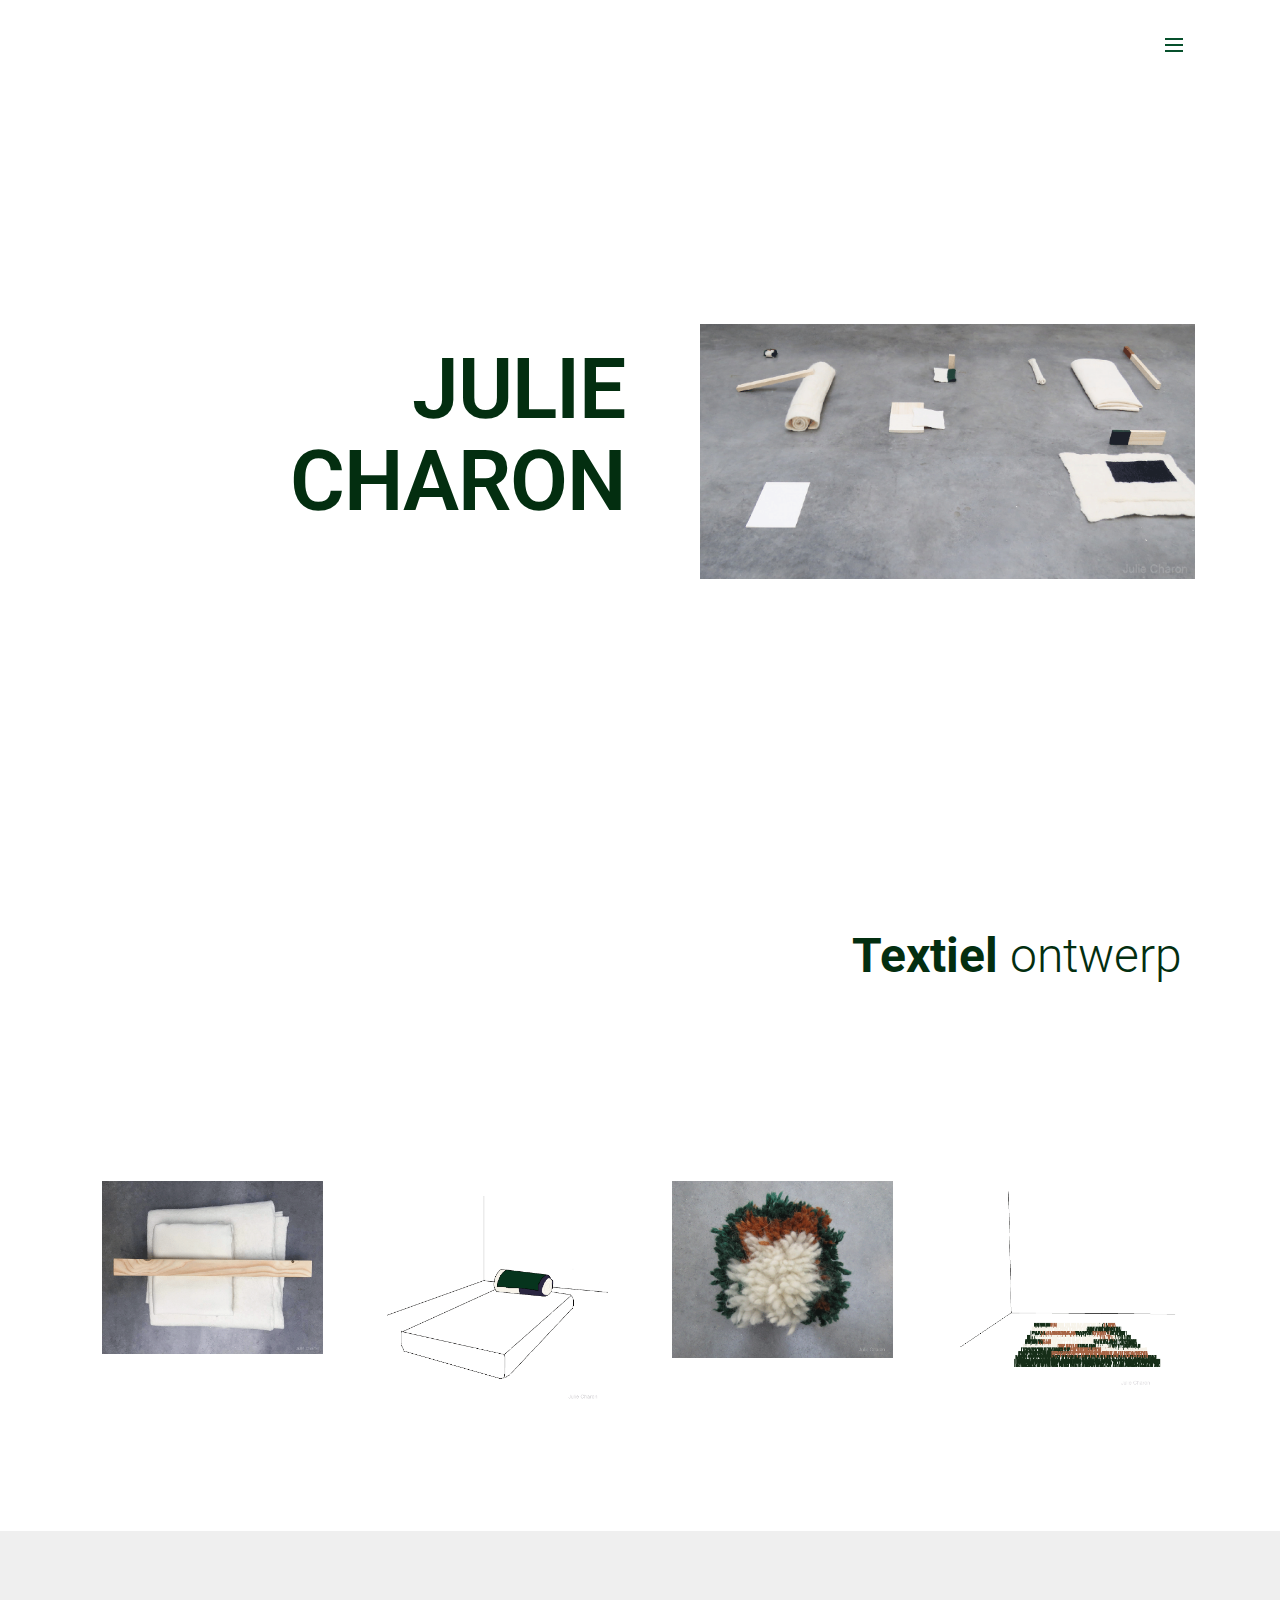
==== commit 29b60437: "create github pages" ====
--- a/index.html
+++ b/index.html
@@ -205,7 +205,17 @@
     </div>
 </section>
 
-<footer class="mbr-small-footer mbr-section mbr-section-nopadding" id="footer1-0" style="background-color: rgb(255, 255, 255); padding-top: 1.75rem; padding-bottom: 1.75rem;">
+<section class="mbr-section article mbr-section__container" id="content1-m" style="background-color: rgb(239, 239, 239); padding-top: 20px; padding-bottom: 20px;">
+
+    <div class="container">
+        <div class="row">
+            <div class="col-xs-12 lead"></div>
+        </div>
+    </div>
+
+</section>
+
+<footer class="mbr-small-footer mbr-section mbr-section-nopadding" id="footer1-0" style="background-color: rgb(239, 239, 239); padding-top: 1.75rem; padding-bottom: 1.75rem;">
     
     <div class="container">
         <p class="text-xs-center"></p>
